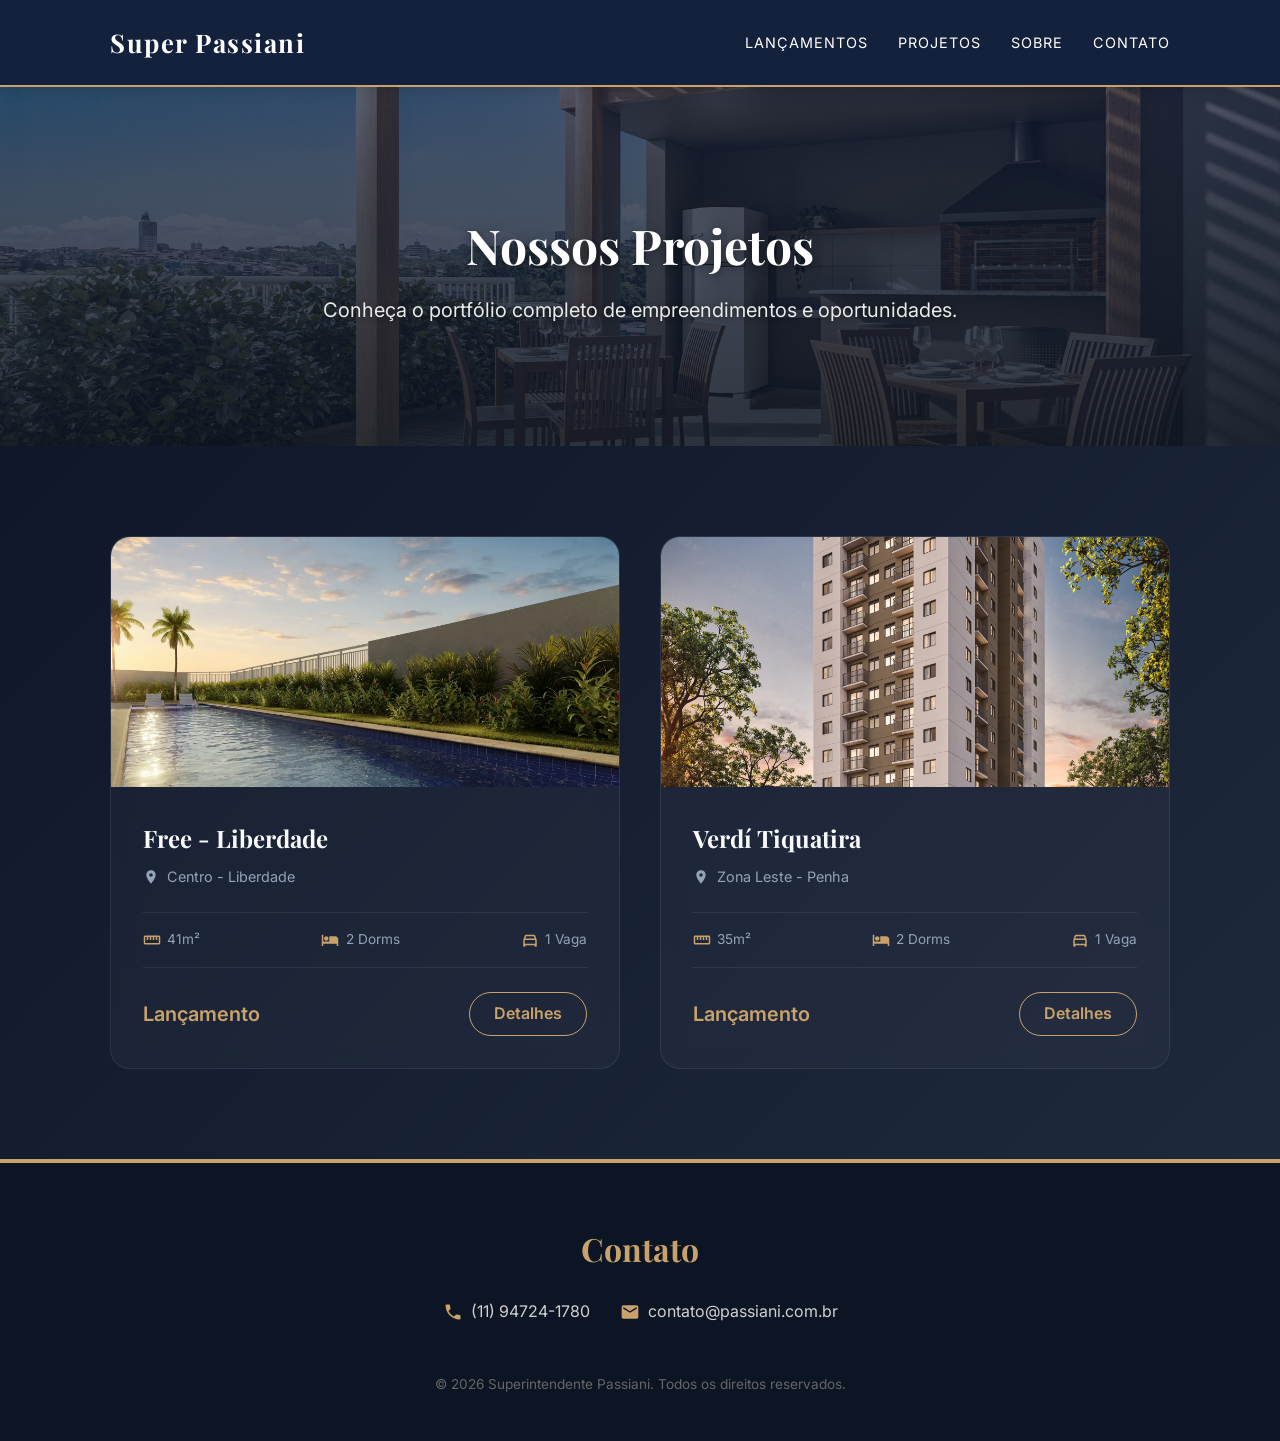
==== projetos.html @ 0cbae6cc "Criada a página Projetos" ====
<!DOCTYPE html>
<html lang="pt-BR">
<head>
    <meta charset="UTF-8">
    <meta name="viewport" content="width=device-width, initial-scale=1.0">
    <title>Projetos - Superintendente Passiani</title>
    
    <!-- Fonte moderna e profissional do Google Fonts -->
    <link href="https://fonts.googleapis.com/css2?family=Inter:wght@300;400;600;700&display=swap" rel="stylesheet">
    <link href="https://fonts.googleapis.com/css2?family=Playfair+Display:ital,wght@0,500;0,600;0,700;1,500&display=swap" rel="stylesheet">
    
    <link rel="stylesheet" href="css/style.css">

    <script>window.va = window.va || function () { (window.vaq = window.vaq || []).push(arguments); };</script>
    <script defer src="/_vercel/insights/script.js"></script>
</head>
<body>
    
    <header class="header">
        <div class="container">
            <div class="logo">
                <a href="index.html" style="color: inherit; text-decoration: none;">Super Passiani</a>
            </div>
            <nav class="nav">
                <ul>
                    <li><a href="index.html#lancamentos">Lançamentos</a></li>
                    <li><a href="projetos.html">Projetos</a></li>
                    <li><a href="index.html#sobre">Sobre</a></li>
                    <li><a href="https://wa.me/5511947241780" target="_blank">Contato</a></li>
                </ul>
            </nav>
        </div>
    </header>

    <main>
        <!-- Hero simples para a página de projetos -->
        <section class="hero" style="padding: 120px 0 80px 0; min-height: auto;">
            <div class="container">
                <h1 style="font-size: 3rem; margin-bottom: 10px;">Nossos Projetos</h1>
                <p>Conheça o portfólio completo de empreendimentos e oportunidades.</p>
            </div>
        </section>

        <!-- Grid de projetos reaproveitando o estilo de lançamentos -->
        <section class="releases" id="projetos-lista" style="padding-top: 40px;">
            <div class="container">
                <div class="naaby-grid">
                    
                    <!-- Card 1 -->
                    <div class="naaby-card">
                        <div style="overflow: hidden;">
                            <img src="assets/img/freeLiberdade/04.webp" alt="Free Liberdade" class="naaby-card-img">
                        </div>
                        <div class="naaby-card-content">
                            <h3 class="naaby-card-title">Free - Liberdade</h3>
                            <div class="naaby-card-location">
                                <svg viewBox="0 0 24 24" width="16" height="16" fill="currentColor"><path d="M12 2C8.13 2 5 5.13 5 9c0 5.25 7 13 7 13s7-7.75 7-13c0-3.87-3.13-7-7-7zm0 9.5c-1.38 0-2.5-1.12-2.5-2.5s1.12-2.5 2.5-2.5 2.5 1.12 2.5 2.5-1.12 2.5-2.5 2.5z"/></svg>
                                Centro - Liberdade
                            </div>
                            <div class="naaby-card-features">
                                <div class="naaby-feature">
                                    <svg viewBox="0 0 24 24"><path d="M21 6H3c-1.1 0-2 .9-2 2v8c0 1.1.9 2 2 2h18c1.1 0 2-.9 2-2V8c0-1.1-.9-2-2-2zm0 10H3V8h2v4h2V8h2v4h2V8h2v4h2V8h2v4h2V8h2v10z"/></svg>
                                    41m²
                                </div>
                                <div class="naaby-feature">
                                    <svg viewBox="0 0 24 24"><path d="M7 13c1.66 0 3-1.34 3-3S8.66 7 7 7s-3 1.34-3 3 1.34 3 3 3zm12-6h-8v7H3V5H1v15h2v-3h18v3h2v-9c0-2.21-1.79-4-4-4z"/></svg>
                                    2 Dorms
                                </div>
                                <div class="naaby-feature">
                                    <svg viewBox="0 0 24 24"><path d="M18.92 6.01C18.72 5.42 18.16 5 17.5 5h-11c-.66 0-1.21.42-1.42 1.01L3 12v8c0 .55.45 1 1 1h1c.55 0 1-.45 1-1v-1h12v1c0 .55.45 1 1 1h1c.55 0 1-.45 1-1v-8l-2.08-5.99zM6.85 7h10.29l1.08 3.11H5.77L6.85 7zM19 17H5v-5h14v5z"/></svg>
                                    1 Vaga
                                </div>
                            </div>
                            <div class="naaby-card-footer">
                                <div class="naaby-price">Lançamento</div>
                                <a href="projetos/free-liberdade.html" class="btn-outline stretched-link">Detalhes</a>
                            </div>
                        </div>
                    </div>

                    <!-- Card 2 -->
                    <div class="naaby-card">
                        <div style="overflow: hidden;">
                            <img src="assets/img/verdiTiquatira/02.webp" alt="Verdí Tiquatira" class="naaby-card-img">
                        </div>
                        <div class="naaby-card-content">
                            <h3 class="naaby-card-title">Verdí Tiquatira</h3>
                            <div class="naaby-card-location">
                                <svg viewBox="0 0 24 24" width="16" height="16" fill="currentColor"><path d="M12 2C8.13 2 5 5.13 5 9c0 5.25 7 13 7 13s7-7.75 7-13c0-3.87-3.13-7-7-7zm0 9.5c-1.38 0-2.5-1.12-2.5-2.5s1.12-2.5 2.5-2.5 2.5 1.12 2.5 2.5-1.12 2.5-2.5 2.5z"/></svg>
                                Zona Leste - Penha
                            </div>
                            <div class="naaby-card-features">
                                <div class="naaby-feature">
                                    <svg viewBox="0 0 24 24"><path d="M21 6H3c-1.1 0-2 .9-2 2v8c0 1.1.9 2 2 2h18c1.1 0 2-.9 2-2V8c0-1.1-.9-2-2-2zm0 10H3V8h2v4h2V8h2v4h2V8h2v4h2V8h2v4h2V8h2v10z"/></svg>
                                    35m²
                                </div>
                                <div class="naaby-feature">
                                    <svg viewBox="0 0 24 24"><path d="M7 13c1.66 0 3-1.34 3-3S8.66 7 7 7s-3 1.34-3 3 1.34 3 3 3zm12-6h-8v7H3V5H1v15h2v-3h18v3h2v-9c0-2.21-1.79-4-4-4z"/></svg>
                                    2 Dorms
                                </div>
                                <div class="naaby-feature">
                                    <svg viewBox="0 0 24 24"><path d="M18.92 6.01C18.72 5.42 18.16 5 17.5 5h-11c-.66 0-1.21.42-1.42 1.01L3 12v8c0 .55.45 1 1 1h1c.55 0 1-.45 1-1v-1h12v1c0 .55.45 1 1 1h1c.55 0 1-.45 1-1v-8l-2.08-5.99zM6.85 7h10.29l1.08 3.11H5.77L6.85 7zM19 17H5v-5h14v5z"/></svg>
                                    1 Vaga
                                </div>
                            </div>
                            <div class="naaby-card-footer">
                                <div class="naaby-price">Lançamento</div>
                                <a href="#" class="btn-outline stretched-link">Detalhes</a>
                            </div>
                        </div>
                    </div>
                    
                    <!-- Mais cards podem ser adicionados facilmente aqui -->

                </div>
            </div>
        </section>

    </main>

    <footer id="contato" class="footer">
        <div class="container">
            <h2>Contato</h2>
            <div style="display: flex; justify-content: center; align-items: center; gap: 30px; flex-wrap: wrap; margin-bottom: 20px;">
                <div style="display: flex; align-items: center; gap: 8px;">
                    <svg viewBox="0 0 24 24" width="20" height="20" fill="#C9A26B"><path d="M6.62 10.79c1.44 2.83 3.76 5.14 6.59 6.59l2.2-2.2c.27-.27.67-.36 1.02-.24 1.12.37 2.33.57 3.57.57.55 0 1 .45 1 1V20c0 .55-.45 1-1 1-9.39 0-17-7.61-17-17 0-.55.45-1 1-1h3.5c.55 0 1 .45 1 1 0 1.25.2 2.45.57 3.57.11.35.03.74-.25 1.02l-2.2 2.2z"/></svg>
                    <a href="https://wa.me/5511947241780" target="_blank" rel="noopener noreferrer" style="color: #d1d1d1; text-decoration: none;">(11) 94724-1780</a>
                </div>
                <div style="display: flex; align-items: center; gap: 8px;">
                    <svg viewBox="0 0 24 24" width="20" height="20" fill="#C9A26B"><path d="M20 4H4c-1.1 0-1.99.9-1.99 2L2 18c0 1.1.9 2 2 2h16c1.1 0 2-.9 2-2V6c0-1.1-.9-2-2-2zm0 4l-8 5-8-5V6l8 5 8-5v2z"/></svg>
                    <a href="mailto:contato@passiani.com.br" style="color: #d1d1d1; text-decoration: none;">contato@passiani.com.br</a>
                </div>
            </div>
            <p>&copy; 2026 Superintendente Passiani. Todos os direitos reservados.</p>
        </div>
    </footer>

    <script src="js/script.js"></script>
</body>
</html>
---- css/style.css ----
@import url('https://fonts.googleapis.com/css2?family=Playfair+Display:ital,wght@0,500;0,600;0,700;1,500&display=swap');

/* Reset básico */
* {
    margin: 0;
    padding: 0;
    box-sizing: border-box;
}

html {
    scroll-behavior: smooth;
}

body {
    font-family: 'Inter', sans-serif;
    background-color: #f9f9f9;
    color: #333;
    line-height: 1.6;
}

h1, h2, h3, .logo {
    font-family: 'Playfair Display', serif;
}

/* Container Global para limitar a largura da página */
.container {
    max-width: 1100px;
    margin: 0 auto;
    padding: 0 20px;
}

/* Header & Navegação */
.header {
    background-color: #14213d; /* Azul mais profundo, sofisticado */
    color: #ffffff;
    padding: 22px 0;
    position: sticky;
    top: 0;
    z-index: 100;
    box-shadow: 0 2px 15px rgba(0,0,0,0.15);
    border-bottom: 2px solid #C9A26B; /* Detalhe dourado clássico */
}

.header .container {
    display: flex;
    justify-content: space-between;
    align-items: center;
}

.header .logo {
    font-size: 1.6rem;
    font-weight: 700;
    letter-spacing: 1.5px;
    color: #ffffff;
}

.nav ul {
    list-style: none;
    display: flex;
    gap: 30px;
}

.nav a {
    color: #ffffff;
    text-decoration: none;
    font-weight: 400;
    font-size: 0.9rem;
    text-transform: uppercase;
    letter-spacing: 1px;
    transition: color 0.3s;
}

.nav a:hover {
    color: #C9A26B; /* Dourado luxuoso */
}

/* Seção Inicial (Hero) */
.hero {
    /* Imagem de fundo arquitetônica com um overlay escuro (azul marinho) para garantir a leitura do texto */
    background: linear-gradient(rgba(20, 33, 61, 0.7), rgba(12, 21, 36, 0.85)),
                url('../assets/img/landingPage/cabecalhoImg.webp') center center / cover no-repeat;
    padding: 160px 0; /* Aumentei um pouco o respiro para destacar mais a imagem */
    text-align: center;
}

.hero h1 {
    font-size: 3.8rem;
    color: #ffffff; /* Título em branco para contrastar com o fundo escuro da imagem */
    margin-bottom: 20px;
    font-weight: 700;
    text-shadow: 0 2px 10px rgba(0,0,0,0.5); /* Sombra para o texto saltar da imagem */
}

.hero p {
    font-size: 1.25rem;
    color: #eaeaea; /* Parágrafo em tom claro */
    max-width: 750px;
    margin: 0 auto 40px auto;
    text-shadow: 0 1px 5px rgba(0,0,0,0.5);
}

/* Botão padrão */
.btn {
    display: inline-block;
    background-color: #C9A26B;
    color: #fff;
    padding: 16px 40px;
    text-decoration: none;
    border-radius: 2px; /* Bordas mais retas, padrão arquitetônico */
    font-weight: 600;
    text-transform: uppercase;
    letter-spacing: 1.5px;
    font-size: 0.9rem;
    transition: background-color 0.3s, transform 0.2s;
}

.btn:hover {
    background-color: #b58d56;
    transform: translateY(-2px);
}

/* Seções Gerais */
.about, .services, .releases {
    padding: 90px 0;
    text-align: center;
}

.about {
    background-color: #ffffff;
}

.about h2, .services h2, .releases h2 {
    font-size: 2.6rem;
    color: #14213d;
    margin-bottom: 35px;
}

.about p {
    max-width: 850px;
    margin: 0 auto;
    font-size: 1.15rem;
    color: #555;
}

/* Seção de Áreas de Atuação (Cards) */
.services {
    background-color: #f4f3ef;
}

.cards {
    display: flex;
    flex-wrap: wrap;
    gap: 30px;
    justify-content: center;
    margin-top: 50px;
}

.card {
    background-color: #ffffff;
    border: 1px solid #e5e5e5;
    border-radius: 2px;
    padding: 40px 30px;
    flex: 1;
    min-width: 280px;
    max-width: 340px;
    box-shadow: 0 4px 15px rgba(0,0,0,0.03);
    transition: transform 0.3s, box-shadow 0.3s;
}

.card:hover {
    transform: translateY(-5px);
    box-shadow: 0 10px 25px rgba(0,0,0,0.08);
}

.card h3 {
    color: #14213d;
    margin-bottom: 20px;
    font-size: 1.4rem;
}

.card p {
    color: #666;
    font-size: 1rem;
}

/* Seção de Lançamentos Imobiliários (Estilo Naaby) */
.releases {
    background: linear-gradient(135deg, #0f172a 0%, #1e293b 100%);
    padding: 90px 0;
    text-align: left;
}

.releases h2 {
    color: #f8fafc; /* Título claro para contrastar no fundo escuro */
    text-align: center;
}

.naaby-grid {
    display: grid;
    grid-template-columns: repeat(auto-fit, minmax(320px, 1fr));
    gap: 2.5rem;
    margin-top: 50px;
}

/* Card Styling (Glassmorphism) */
.naaby-card {
    position: relative;
    background: rgba(255, 255, 255, 0.03);
    border: 1px solid rgba(255, 255, 255, 0.08);
    border-radius: 20px;
    overflow: hidden;
    transition: transform 0.4s ease, box-shadow 0.4s ease;
    backdrop-filter: blur(10px);
    text-align: left;
}

.naaby-card:hover {
    transform: translateY(-10px);
    box-shadow: 0 20px 40px rgba(0, 0, 0, 0.3);
    border-color: rgba(212, 175, 55, 0.3);
}

.naaby-card-img {
    width: 100%;
    height: 250px;
    object-fit: cover;
    transition: transform 0.6s ease;
    display: block;
}

.naaby-card:hover .naaby-card-img {
    transform: scale(1.05);
}

.naaby-card-content {
    padding: 2rem;
    color: #f8fafc;
}

.naaby-card-title {
    font-size: 1.5rem;
    margin-bottom: 0.5rem;
    color: #f8fafc;
}

.naaby-card-location {
    color: #94a3b8;
    font-size: 0.9rem;
    margin-bottom: 1.5rem;
    display: flex;
    align-items: center;
    gap: 0.5rem;
    font-family: 'Inter', sans-serif;
}

.naaby-card-features {
    display: flex;
    gap: 0.8rem; /* Espaço reduzido para caber tudo com folga */
    margin-bottom: 1.5rem;
    border-top: 1px solid rgba(255, 255, 255, 0.08);
    border-bottom: 1px solid rgba(255, 255, 255, 0.08);
    padding: 1rem 0;
    justify-content: space-between; /* Distribui os itens pela largura do card */
}

.naaby-feature {
    display: flex;
    align-items: center;
    gap: 0.4rem;
    color: #94a3b8;
    font-size: 0.85rem; /* Ajuste suave para garantir encaixe perfeito */
    font-family: 'Inter', sans-serif;
    white-space: nowrap; /* Impede absolutamente que o texto vá para a linha de baixo do ícone */
}

.naaby-feature svg {
    width: 18px;
    height: 18px;
    fill: #C9A26B; /* Mantive o dourado que definimos para o Passiani */
}

.naaby-card-footer {
    display: flex;
    justify-content: space-between;
    align-items: center;
}

.naaby-price {
    font-size: 1.25rem;
    font-weight: 600;
    color: #C9A26B;
}

.btn-outline {
    background: transparent;
    color: #C9A26B;
    border: 1px solid #C9A26B;
    padding: 0.5rem 1.5rem;
    border-radius: 50px;
    text-decoration: none;
    transition: all 0.3s ease;
    font-family: 'Inter', sans-serif;
    font-weight: 600;
}

.btn-outline:hover {
    background: #C9A26B;
    color: #000;
}

/* Classe para esticar o link por todo o card */
.stretched-link::after {
    position: absolute;
    top: 0;
    right: 0;
    bottom: 0;
    left: 0;
    z-index: 1;
    content: "";
}

.naaby-card:hover {
    cursor: pointer;
}

/* Footer (Contato) */
.footer {
    background-color: #0c1524; /* Azul quase preto */
    color: #fff;
    text-align: center;
    padding: 60px 0 30px 0;
    border-top: 4px solid #C9A26B; /* Faixa dourada separadora */
}

.footer h2 {
    margin-bottom: 25px;
    font-size: 2rem;
    color: #C9A26B;
}

.footer p {
    font-size: 1rem;
    color: #d1d1d1;
    margin-bottom: 15px;
}

.footer p:last-child {
    margin-top: 50px;
    font-size: 0.85rem;
    color: #666;
}

/* =========================================
   Responsividade (Mobile & Tablets)
   ========================================= */
@media (max-width: 768px) {
    /* Header e Menu de Navegação */
    .header {
        padding: 15px 0;
    }
    .header .container {
        flex-direction: column;
        gap: 12px;
    }
    .nav ul {
        flex-wrap: wrap;
        justify-content: center;
        gap: 15px;
    }
    .nav a {
        font-size: 0.85rem;
    }

    /* Seção Início (Hero) */
    .hero {
        padding: 100px 15px;
    }
    .hero h1 {
        font-size: 2.4rem;
        line-height: 1.2;
    }
    .hero p {
        font-size: 1rem;
        margin-bottom: 30px;
    }

    /* Espaçamentos e Títulos Gerais */
    .about, .services, .releases {
        padding: 60px 15px;
    }
    .about h2, .services h2, .releases h2 {
        font-size: 2rem;
        margin-bottom: 25px;
    }

    /* Cards de Áreas de Atuação */
    .cards {
        gap: 20px;
    }
    .card {
        min-width: 100%;
        padding: 30px 20px;
    }

    /* Cards Imobiliários (Lançamentos) */
    .naaby-grid {
        grid-template-columns: 1fr; /* 1 card por linha no celular */
        gap: 2rem;
    }
    .naaby-card-features {
        flex-wrap: wrap; /* Caso a tela seja extremamente pequena, os ícones se adaptam */
        justify-content: center;
        gap: 15px;
    }
    .naaby-card-footer {
        flex-direction: column; /* Coloca o botão embaixo do preço para facilitar o toque (touch) */
        gap: 15px;
        align-items: stretch;
        text-align: center;
    }
    .btn-outline {
        text-align: center;
    }

    /* Footer */
    .footer {
        padding: 40px 15px 20px 15px;
    }
    .footer h2 {
        font-size: 1.6rem;
    }
}
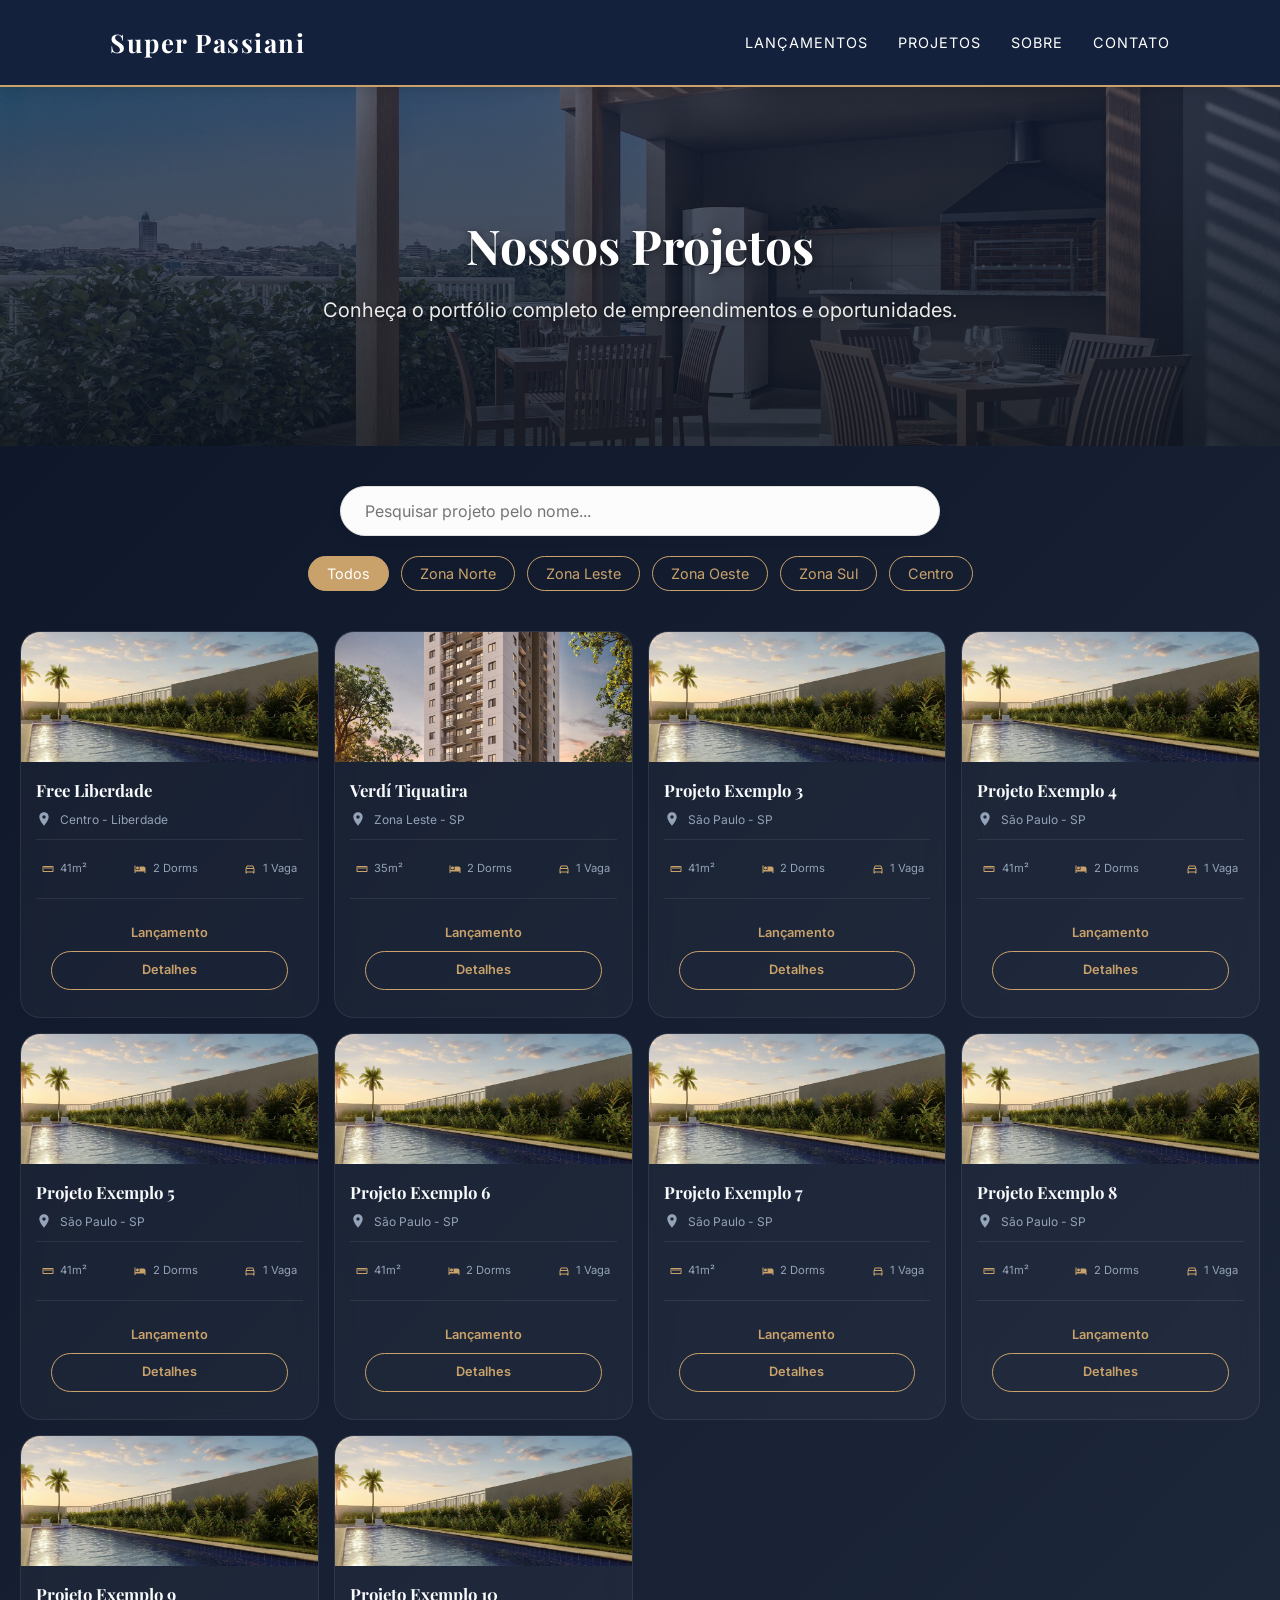
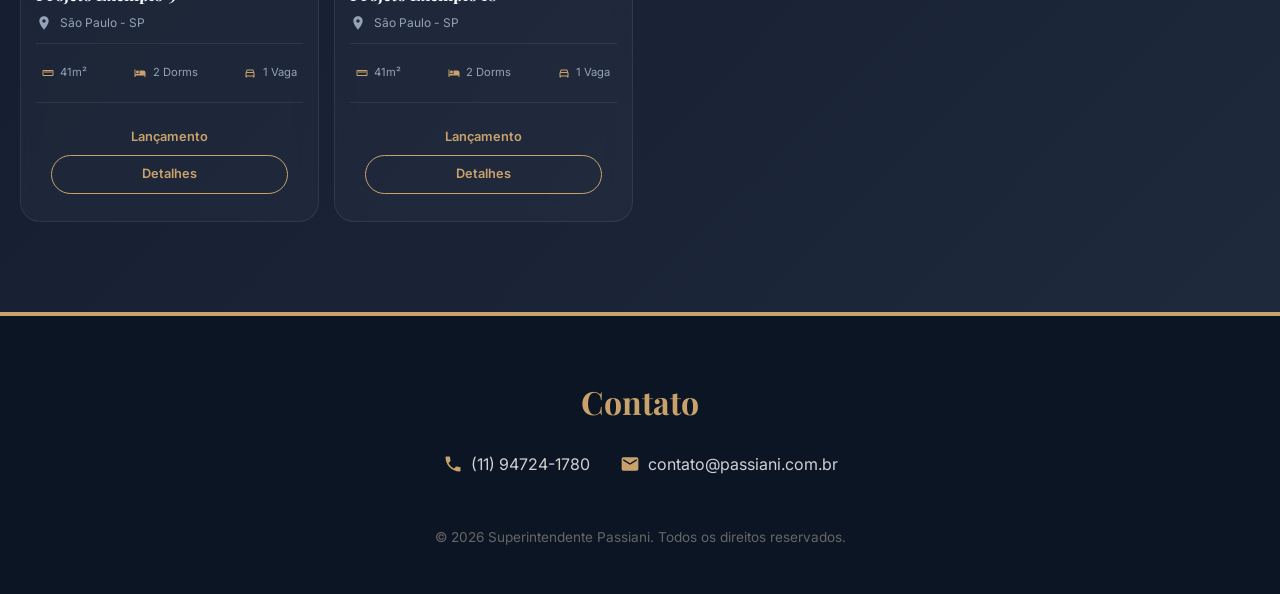
==== commit 0a22ccd4: "Adicionado barra de pesquisa + Filtros por localização" ====
--- a/projetos.html
+++ b/projetos.html
@@ -5,14 +5,91 @@
     <meta name="viewport" content="width=device-width, initial-scale=1.0">
     <title>Projetos - Superintendente Passiani</title>
     
-    <!-- Fonte moderna e profissional do Google Fonts -->
     <link href="https://fonts.googleapis.com/css2?family=Inter:wght@300;400;600;700&display=swap" rel="stylesheet">
     <link href="https://fonts.googleapis.com/css2?family=Playfair+Display:ital,wght@0,500;0,600;0,700;1,500&display=swap" rel="stylesheet">
-    
     <link rel="stylesheet" href="css/style.css">
 
     <script>window.va = window.va || function () { (window.vaq = window.vaq || []).push(arguments); };</script>
     <script defer src="/_vercel/insights/script.js"></script>
+
+    <style>
+        /* Grade específica com 5 colunas para esta página */
+        .projetos-grid-5 { 
+            display: grid; 
+            grid-template-columns: repeat(5, 1fr); 
+            gap: 15px; 
+        }
+        
+        /* Ajustes precisos para os cards ficarem perfeitos num tamanho menor */
+        .projetos-grid-5 .naaby-card-content { padding: 15px; }
+        .projetos-grid-5 .naaby-card-title { font-size: 1.05rem; margin-bottom: 6px; }
+        .projetos-grid-5 .naaby-card-location { font-size: 0.75rem; margin-bottom: 10px; }
+        .projetos-grid-5 .naaby-card-img { height: 130px; }
+        .projetos-grid-5 .naaby-card-features { gap: 6px; flex-wrap: wrap; margin-bottom: 12px; }
+        .projetos-grid-5 .naaby-feature { font-size: 0.7rem; padding: 4px 6px; }
+        .projetos-grid-5 .naaby-feature svg { width: 12px; height: 12px; }
+        
+        .projetos-grid-5 .naaby-card-footer { padding: 12px 15px; flex-direction: column; gap: 8px; align-items: stretch; text-align: center; }
+        .projetos-grid-5 .naaby-price { font-size: 0.8rem; }
+        .projetos-grid-5 .btn-outline { padding: 8px; font-size: 0.8rem; }
+
+        /* Responsividade para manter a proporção ideal nas telas menores */
+        @media (max-width: 1400px) { .projetos-grid-5 { grid-template-columns: repeat(4, 1fr); } }
+        @media (max-width: 1024px) { .projetos-grid-5 { grid-template-columns: repeat(3, 1fr); } }
+        @media (max-width: 768px) { 
+            .projetos-grid-5 { grid-template-columns: repeat(2, 1fr); } 
+            .projetos-grid-5 .naaby-card-img { height: 160px; } 
+        }
+        @media (max-width: 480px) { .projetos-grid-5 { grid-template-columns: 1fr; } }
+
+        /* Barra de pesquisa */
+        .search-container {
+            text-align: center;
+            margin-bottom: 40px;
+        }
+        .search-input {
+            width: 100%;
+            max-width: 600px;
+            padding: 14px 24px;
+            font-size: 1rem;
+            border: 1px solid #e0e0e0;
+            border-radius: 50px;
+            outline: none;
+            transition: all 0.3s ease;
+            font-family: 'Inter', sans-serif;
+            box-shadow: 0 4px 15px rgba(0,0,0,0.03);
+            background-color: #fcfcfc;
+        }
+        .search-input:focus {
+            border-color: #C9A26B;
+            box-shadow: 0 4px 20px rgba(201, 162, 107, 0.15);
+            background-color: #fff;
+        }
+
+        /* Filtros de Localização */
+        .filter-container {
+            display: flex;
+            justify-content: center;
+            gap: 12px;
+            margin-bottom: 40px;
+            flex-wrap: wrap;
+        }
+        .filter-btn {
+            background-color: transparent;
+            border: 1px solid #C9A26B;
+            color: #C9A26B;
+            padding: 8px 18px;
+            border-radius: 20px;
+            cursor: pointer;
+            font-family: 'Inter', sans-serif;
+            font-size: 0.9rem;
+            transition: all 0.3s ease;
+        }
+        .filter-btn:hover, .filter-btn.active {
+            background-color: #C9A26B;
+            color: #fff;
+        }
+    </style>
 </head>
 <body>
     
@@ -33,7 +110,6 @@
     </header>
 
     <main>
-        <!-- Hero simples para a página de projetos -->
         <section class="hero" style="padding: 120px 0 80px 0; min-height: auto;">
             <div class="container">
                 <h1 style="font-size: 3rem; margin-bottom: 10px;">Nossos Projetos</h1>
@@ -41,10 +117,25 @@
             </div>
         </section>
 
-        <!-- Grid de projetos reaproveitando o estilo de lançamentos -->
         <section class="releases" id="projetos-lista" style="padding-top: 40px;">
-            <div class="container">
-                <div class="naaby-grid">
+            <div class="container" style="max-width: 1400px;"> <!-- Mais largo para acomodar 5 colunas -->
+                
+                <!-- Barra de Pesquisa -->
+                <div class="search-container" style="margin-bottom: 20px;">
+                    <input type="text" id="searchInput" placeholder="Pesquisar projeto pelo nome..." class="search-input">
+                </div>
+
+                <!-- Filtros de Localização -->
+                <div class="filter-container">
+                    <button class="filter-btn active" data-filter="all">Todos</button>
+                    <button class="filter-btn" data-filter="zona norte">Zona Norte</button>
+                    <button class="filter-btn" data-filter="zona leste">Zona Leste</button>
+                    <button class="filter-btn" data-filter="zona oeste">Zona Oeste</button>
+                    <button class="filter-btn" data-filter="zona sul">Zona Sul</button>
+                    <button class="filter-btn" data-filter="centro">Centro</button>
+                </div>
+
+                <div class="projetos-grid-5">
                     
                     <!-- Card 1 -->
                     <div class="naaby-card">
@@ -52,24 +143,15 @@
                             <img src="assets/img/freeLiberdade/04.webp" alt="Free Liberdade" class="naaby-card-img">
                         </div>
                         <div class="naaby-card-content">
-                            <h3 class="naaby-card-title">Free - Liberdade</h3>
+                            <h3 class="naaby-card-title">Free Liberdade</h3>
                             <div class="naaby-card-location">
                                 <svg viewBox="0 0 24 24" width="16" height="16" fill="currentColor"><path d="M12 2C8.13 2 5 5.13 5 9c0 5.25 7 13 7 13s7-7.75 7-13c0-3.87-3.13-7-7-7zm0 9.5c-1.38 0-2.5-1.12-2.5-2.5s1.12-2.5 2.5-2.5 2.5 1.12 2.5 2.5-1.12 2.5-2.5 2.5z"/></svg>
                                 Centro - Liberdade
                             </div>
                             <div class="naaby-card-features">
-                                <div class="naaby-feature">
-                                    <svg viewBox="0 0 24 24"><path d="M21 6H3c-1.1 0-2 .9-2 2v8c0 1.1.9 2 2 2h18c1.1 0 2-.9 2-2V8c0-1.1-.9-2-2-2zm0 10H3V8h2v4h2V8h2v4h2V8h2v4h2V8h2v4h2V8h2v10z"/></svg>
-                                    41m²
-                                </div>
-                                <div class="naaby-feature">
-                                    <svg viewBox="0 0 24 24"><path d="M7 13c1.66 0 3-1.34 3-3S8.66 7 7 7s-3 1.34-3 3 1.34 3 3 3zm12-6h-8v7H3V5H1v15h2v-3h18v3h2v-9c0-2.21-1.79-4-4-4z"/></svg>
-                                    2 Dorms
-                                </div>
-                                <div class="naaby-feature">
-                                    <svg viewBox="0 0 24 24"><path d="M18.92 6.01C18.72 5.42 18.16 5 17.5 5h-11c-.66 0-1.21.42-1.42 1.01L3 12v8c0 .55.45 1 1 1h1c.55 0 1-.45 1-1v-1h12v1c0 .55.45 1 1 1h1c.55 0 1-.45 1-1v-8l-2.08-5.99zM6.85 7h10.29l1.08 3.11H5.77L6.85 7zM19 17H5v-5h14v5z"/></svg>
-                                    1 Vaga
-                                </div>
+                                <div class="naaby-feature"><svg viewBox="0 0 24 24"><path d="M21 6H3c-1.1 0-2 .9-2 2v8c0 1.1.9 2 2 2h18c1.1 0 2-.9 2-2V8c0-1.1-.9-2-2-2zm0 10H3V8h2v4h2V8h2v4h2V8h2v4h2V8h2v4h2V8h2v10z"/></svg> 41m²</div>
+                                <div class="naaby-feature"><svg viewBox="0 0 24 24"><path d="M7 13c1.66 0 3-1.34 3-3S8.66 7 7 7s-3 1.34-3 3 1.34 3 3 3zm12-6h-8v7H3V5H1v15h2v-3h18v3h2v-9c0-2.21-1.79-4-4-4z"/></svg> 2 Dorms</div>
+                                <div class="naaby-feature"><svg viewBox="0 0 24 24"><path d="M18.92 6.01C18.72 5.42 18.16 5 17.5 5h-11c-.66 0-1.21.42-1.42 1.01L3 12v8c0 .55.45 1 1 1h1c.55 0 1-.45 1-1v-1h12v1c0 .55.45 1 1 1h1c.55 0 1-.45 1-1v-8l-2.08-5.99zM6.85 7h10.29l1.08 3.11H5.77L6.85 7zM19 17H5v-5h14v5z"/></svg> 1 Vaga</div>
                             </div>
                             <div class="naaby-card-footer">
                                 <div class="naaby-price">Lançamento</div>
@@ -87,30 +169,203 @@
                             <h3 class="naaby-card-title">Verdí Tiquatira</h3>
                             <div class="naaby-card-location">
                                 <svg viewBox="0 0 24 24" width="16" height="16" fill="currentColor"><path d="M12 2C8.13 2 5 5.13 5 9c0 5.25 7 13 7 13s7-7.75 7-13c0-3.87-3.13-7-7-7zm0 9.5c-1.38 0-2.5-1.12-2.5-2.5s1.12-2.5 2.5-2.5 2.5 1.12 2.5 2.5-1.12 2.5-2.5 2.5z"/></svg>
-                                Zona Leste - Penha
-                            </div>
-                            <div class="naaby-card-features">
-                                <div class="naaby-feature">
-                                    <svg viewBox="0 0 24 24"><path d="M21 6H3c-1.1 0-2 .9-2 2v8c0 1.1.9 2 2 2h18c1.1 0 2-.9 2-2V8c0-1.1-.9-2-2-2zm0 10H3V8h2v4h2V8h2v4h2V8h2v4h2V8h2v4h2V8h2v10z"/></svg>
-                                    35m²
-                                </div>
-                                <div class="naaby-feature">
-                                    <svg viewBox="0 0 24 24"><path d="M7 13c1.66 0 3-1.34 3-3S8.66 7 7 7s-3 1.34-3 3 1.34 3 3 3zm12-6h-8v7H3V5H1v15h2v-3h18v3h2v-9c0-2.21-1.79-4-4-4z"/></svg>
-                                    2 Dorms
-                                </div>
-                                <div class="naaby-feature">
-                                    <svg viewBox="0 0 24 24"><path d="M18.92 6.01C18.72 5.42 18.16 5 17.5 5h-11c-.66 0-1.21.42-1.42 1.01L3 12v8c0 .55.45 1 1 1h1c.55 0 1-.45 1-1v-1h12v1c0 .55.45 1 1 1h1c.55 0 1-.45 1-1v-8l-2.08-5.99zM6.85 7h10.29l1.08 3.11H5.77L6.85 7zM19 17H5v-5h14v5z"/></svg>
-                                    1 Vaga
-                                </div>
-                            </div>
-                            <div class="naaby-card-footer">
-                                <div class="naaby-price">Lançamento</div>
-                                <a href="#" class="btn-outline stretched-link">Detalhes</a>
-                            </div>
-                        </div>
-                    </div>
-                    
-                    <!-- Mais cards podem ser adicionados facilmente aqui -->
+                                Zona Leste - SP
+                            </div>
+                            <div class="naaby-card-features">
+                                <div class="naaby-feature"><svg viewBox="0 0 24 24"><path d="M21 6H3c-1.1 0-2 .9-2 2v8c0 1.1.9 2 2 2h18c1.1 0 2-.9 2-2V8c0-1.1-.9-2-2-2zm0 10H3V8h2v4h2V8h2v4h2V8h2v4h2V8h2v4h2V8h2v10z"/></svg> 35m²</div>
+                                <div class="naaby-feature"><svg viewBox="0 0 24 24"><path d="M7 13c1.66 0 3-1.34 3-3S8.66 7 7 7s-3 1.34-3 3 1.34 3 3 3zm12-6h-8v7H3V5H1v15h2v-3h18v3h2v-9c0-2.21-1.79-4-4-4z"/></svg> 2 Dorms</div>
+                                <div class="naaby-feature"><svg viewBox="0 0 24 24"><path d="M18.92 6.01C18.72 5.42 18.16 5 17.5 5h-11c-.66 0-1.21.42-1.42 1.01L3 12v8c0 .55.45 1 1 1h1c.55 0 1-.45 1-1v-1h12v1c0 .55.45 1 1 1h1c.55 0 1-.45 1-1v-8l-2.08-5.99zM6.85 7h10.29l1.08 3.11H5.77L6.85 7zM19 17H5v-5h14v5z"/></svg> 1 Vaga</div>
+                            </div>
+                            <div class="naaby-card-footer">
+                                <div class="naaby-price">Lançamento</div>
+                                <a href="projetos/free-liberdade.html" class="btn-outline stretched-link">Detalhes</a>
+                            </div>
+                        </div>
+                    </div>
+
+                    <!-- Card 3 -->
+                    <div class="naaby-card">
+                        <div style="overflow: hidden;">
+                            <img src="assets/img/freeLiberdade/04.webp" alt="Projeto Exemplo" class="naaby-card-img">
+                        </div>
+                        <div class="naaby-card-content">
+                            <h3 class="naaby-card-title">Projeto Exemplo 3</h3>
+                            <div class="naaby-card-location">
+                                <svg viewBox="0 0 24 24" width="16" height="16" fill="currentColor"><path d="M12 2C8.13 2 5 5.13 5 9c0 5.25 7 13 7 13s7-7.75 7-13c0-3.87-3.13-7-7-7zm0 9.5c-1.38 0-2.5-1.12-2.5-2.5s1.12-2.5 2.5-2.5 2.5 1.12 2.5 2.5-1.12 2.5-2.5 2.5z"/></svg>
+                                São Paulo - SP
+                            </div>
+                            <div class="naaby-card-features">
+                                <div class="naaby-feature"><svg viewBox="0 0 24 24"><path d="M21 6H3c-1.1 0-2 .9-2 2v8c0 1.1.9 2 2 2h18c1.1 0 2-.9 2-2V8c0-1.1-.9-2-2-2zm0 10H3V8h2v4h2V8h2v4h2V8h2v4h2V8h2v4h2V8h2v10z"/></svg> 41m²</div>
+                                <div class="naaby-feature"><svg viewBox="0 0 24 24"><path d="M7 13c1.66 0 3-1.34 3-3S8.66 7 7 7s-3 1.34-3 3 1.34 3 3 3zm12-6h-8v7H3V5H1v15h2v-3h18v3h2v-9c0-2.21-1.79-4-4-4z"/></svg> 2 Dorms</div>
+                                <div class="naaby-feature"><svg viewBox="0 0 24 24"><path d="M18.92 6.01C18.72 5.42 18.16 5 17.5 5h-11c-.66 0-1.21.42-1.42 1.01L3 12v8c0 .55.45 1 1 1h1c.55 0 1-.45 1-1v-1h12v1c0 .55.45 1 1 1h1c.55 0 1-.45 1-1v-8l-2.08-5.99zM6.85 7h10.29l1.08 3.11H5.77L6.85 7zM19 17H5v-5h14v5z"/></svg> 1 Vaga</div>
+                            </div>
+                            <div class="naaby-card-footer">
+                                <div class="naaby-price">Lançamento</div>
+                                <a href="projetos/free-liberdade.html" class="btn-outline stretched-link">Detalhes</a>
+                            </div>
+                        </div>
+                    </div>
+
+                    <!-- Card 4 -->
+                    <div class="naaby-card">
+                        <div style="overflow: hidden;">
+                            <img src="assets/img/freeLiberdade/04.webp" alt="Projeto Exemplo" class="naaby-card-img">
+                        </div>
+                        <div class="naaby-card-content">
+                            <h3 class="naaby-card-title">Projeto Exemplo 4</h3>
+                            <div class="naaby-card-location">
+                                <svg viewBox="0 0 24 24" width="16" height="16" fill="currentColor"><path d="M12 2C8.13 2 5 5.13 5 9c0 5.25 7 13 7 13s7-7.75 7-13c0-3.87-3.13-7-7-7zm0 9.5c-1.38 0-2.5-1.12-2.5-2.5s1.12-2.5 2.5-2.5 2.5 1.12 2.5 2.5-1.12 2.5-2.5 2.5z"/></svg>
+                                São Paulo - SP
+                            </div>
+                            <div class="naaby-card-features">
+                                <div class="naaby-feature"><svg viewBox="0 0 24 24"><path d="M21 6H3c-1.1 0-2 .9-2 2v8c0 1.1.9 2 2 2h18c1.1 0 2-.9 2-2V8c0-1.1-.9-2-2-2zm0 10H3V8h2v4h2V8h2v4h2V8h2v4h2V8h2v4h2V8h2v10z"/></svg> 41m²</div>
+                                <div class="naaby-feature"><svg viewBox="0 0 24 24"><path d="M7 13c1.66 0 3-1.34 3-3S8.66 7 7 7s-3 1.34-3 3 1.34 3 3 3zm12-6h-8v7H3V5H1v15h2v-3h18v3h2v-9c0-2.21-1.79-4-4-4z"/></svg> 2 Dorms</div>
+                                <div class="naaby-feature"><svg viewBox="0 0 24 24"><path d="M18.92 6.01C18.72 5.42 18.16 5 17.5 5h-11c-.66 0-1.21.42-1.42 1.01L3 12v8c0 .55.45 1 1 1h1c.55 0 1-.45 1-1v-1h12v1c0 .55.45 1 1 1h1c.55 0 1-.45 1-1v-8l-2.08-5.99zM6.85 7h10.29l1.08 3.11H5.77L6.85 7zM19 17H5v-5h14v5z"/></svg> 1 Vaga</div>
+                            </div>
+                            <div class="naaby-card-footer">
+                                <div class="naaby-price">Lançamento</div>
+                                <a href="projetos/free-liberdade.html" class="btn-outline stretched-link">Detalhes</a>
+                            </div>
+                        </div>
+                    </div>
+
+                    <!-- Card 5 -->
+                    <div class="naaby-card">
+                        <div style="overflow: hidden;">
+                            <img src="assets/img/freeLiberdade/04.webp" alt="Projeto Exemplo" class="naaby-card-img">
+                        </div>
+                        <div class="naaby-card-content">
+                            <h3 class="naaby-card-title">Projeto Exemplo 5</h3>
+                            <div class="naaby-card-location">
+                                <svg viewBox="0 0 24 24" width="16" height="16" fill="currentColor"><path d="M12 2C8.13 2 5 5.13 5 9c0 5.25 7 13 7 13s7-7.75 7-13c0-3.87-3.13-7-7-7zm0 9.5c-1.38 0-2.5-1.12-2.5-2.5s1.12-2.5 2.5-2.5 2.5 1.12 2.5 2.5-1.12 2.5-2.5 2.5z"/></svg>
+                                São Paulo - SP
+                            </div>
+                            <div class="naaby-card-features">
+                                <div class="naaby-feature"><svg viewBox="0 0 24 24"><path d="M21 6H3c-1.1 0-2 .9-2 2v8c0 1.1.9 2 2 2h18c1.1 0 2-.9 2-2V8c0-1.1-.9-2-2-2zm0 10H3V8h2v4h2V8h2v4h2V8h2v4h2V8h2v4h2V8h2v10z"/></svg> 41m²</div>
+                                <div class="naaby-feature"><svg viewBox="0 0 24 24"><path d="M7 13c1.66 0 3-1.34 3-3S8.66 7 7 7s-3 1.34-3 3 1.34 3 3 3zm12-6h-8v7H3V5H1v15h2v-3h18v3h2v-9c0-2.21-1.79-4-4-4z"/></svg> 2 Dorms</div>
+                                <div class="naaby-feature"><svg viewBox="0 0 24 24"><path d="M18.92 6.01C18.72 5.42 18.16 5 17.5 5h-11c-.66 0-1.21.42-1.42 1.01L3 12v8c0 .55.45 1 1 1h1c.55 0 1-.45 1-1v-1h12v1c0 .55.45 1 1 1h1c.55 0 1-.45 1-1v-8l-2.08-5.99zM6.85 7h10.29l1.08 3.11H5.77L6.85 7zM19 17H5v-5h14v5z"/></svg> 1 Vaga</div>
+                            </div>
+                            <div class="naaby-card-footer">
+                                <div class="naaby-price">Lançamento</div>
+                                <a href="projetos/free-liberdade.html" class="btn-outline stretched-link">Detalhes</a>
+                            </div>
+                        </div>
+                    </div>
+
+                    <!-- Card 6 -->
+                    <div class="naaby-card">
+                        <div style="overflow: hidden;">
+                            <img src="assets/img/freeLiberdade/04.webp" alt="Projeto Exemplo" class="naaby-card-img">
+                        </div>
+                        <div class="naaby-card-content">
+                            <h3 class="naaby-card-title">Projeto Exemplo 6</h3>
+                            <div class="naaby-card-location">
+                                <svg viewBox="0 0 24 24" width="16" height="16" fill="currentColor"><path d="M12 2C8.13 2 5 5.13 5 9c0 5.25 7 13 7 13s7-7.75 7-13c0-3.87-3.13-7-7-7zm0 9.5c-1.38 0-2.5-1.12-2.5-2.5s1.12-2.5 2.5-2.5 2.5 1.12 2.5 2.5-1.12 2.5-2.5 2.5z"/></svg>
+                                São Paulo - SP
+                            </div>
+                            <div class="naaby-card-features">
+                                <div class="naaby-feature"><svg viewBox="0 0 24 24"><path d="M21 6H3c-1.1 0-2 .9-2 2v8c0 1.1.9 2 2 2h18c1.1 0 2-.9 2-2V8c0-1.1-.9-2-2-2zm0 10H3V8h2v4h2V8h2v4h2V8h2v4h2V8h2v4h2V8h2v10z"/></svg> 41m²</div>
+                                <div class="naaby-feature"><svg viewBox="0 0 24 24"><path d="M7 13c1.66 0 3-1.34 3-3S8.66 7 7 7s-3 1.34-3 3 1.34 3 3 3zm12-6h-8v7H3V5H1v15h2v-3h18v3h2v-9c0-2.21-1.79-4-4-4z"/></svg> 2 Dorms</div>
+                                <div class="naaby-feature"><svg viewBox="0 0 24 24"><path d="M18.92 6.01C18.72 5.42 18.16 5 17.5 5h-11c-.66 0-1.21.42-1.42 1.01L3 12v8c0 .55.45 1 1 1h1c.55 0 1-.45 1-1v-1h12v1c0 .55.45 1 1 1h1c.55 0 1-.45 1-1v-8l-2.08-5.99zM6.85 7h10.29l1.08 3.11H5.77L6.85 7zM19 17H5v-5h14v5z"/></svg> 1 Vaga</div>
+                            </div>
+                            <div class="naaby-card-footer">
+                                <div class="naaby-price">Lançamento</div>
+                                <a href="projetos/free-liberdade.html" class="btn-outline stretched-link">Detalhes</a>
+                            </div>
+                        </div>
+                    </div>
+
+                    <!-- Card 7 -->
+                    <div class="naaby-card">
+                        <div style="overflow: hidden;">
+                            <img src="assets/img/freeLiberdade/04.webp" alt="Projeto Exemplo" class="naaby-card-img">
+                        </div>
+                        <div class="naaby-card-content">
+                            <h3 class="naaby-card-title">Projeto Exemplo 7</h3>
+                            <div class="naaby-card-location">
+                                <svg viewBox="0 0 24 24" width="16" height="16" fill="currentColor"><path d="M12 2C8.13 2 5 5.13 5 9c0 5.25 7 13 7 13s7-7.75 7-13c0-3.87-3.13-7-7-7zm0 9.5c-1.38 0-2.5-1.12-2.5-2.5s1.12-2.5 2.5-2.5 2.5 1.12 2.5 2.5-1.12 2.5-2.5 2.5z"/></svg>
+                                São Paulo - SP
+                            </div>
+                            <div class="naaby-card-features">
+                                <div class="naaby-feature"><svg viewBox="0 0 24 24"><path d="M21 6H3c-1.1 0-2 .9-2 2v8c0 1.1.9 2 2 2h18c1.1 0 2-.9 2-2V8c0-1.1-.9-2-2-2zm0 10H3V8h2v4h2V8h2v4h2V8h2v4h2V8h2v4h2V8h2v10z"/></svg> 41m²</div>
+                                <div class="naaby-feature"><svg viewBox="0 0 24 24"><path d="M7 13c1.66 0 3-1.34 3-3S8.66 7 7 7s-3 1.34-3 3 1.34 3 3 3zm12-6h-8v7H3V5H1v15h2v-3h18v3h2v-9c0-2.21-1.79-4-4-4z"/></svg> 2 Dorms</div>
+                                <div class="naaby-feature"><svg viewBox="0 0 24 24"><path d="M18.92 6.01C18.72 5.42 18.16 5 17.5 5h-11c-.66 0-1.21.42-1.42 1.01L3 12v8c0 .55.45 1 1 1h1c.55 0 1-.45 1-1v-1h12v1c0 .55.45 1 1 1h1c.55 0 1-.45 1-1v-8l-2.08-5.99zM6.85 7h10.29l1.08 3.11H5.77L6.85 7zM19 17H5v-5h14v5z"/></svg> 1 Vaga</div>
+                            </div>
+                            <div class="naaby-card-footer">
+                                <div class="naaby-price">Lançamento</div>
+                                <a href="projetos/free-liberdade.html" class="btn-outline stretched-link">Detalhes</a>
+                            </div>
+                        </div>
+                    </div>
+
+                    <!-- Card 8 -->
+                    <div class="naaby-card">
+                        <div style="overflow: hidden;">
+                            <img src="assets/img/freeLiberdade/04.webp" alt="Projeto Exemplo" class="naaby-card-img">
+                        </div>
+                        <div class="naaby-card-content">
+                            <h3 class="naaby-card-title">Projeto Exemplo 8</h3>
+                            <div class="naaby-card-location">
+                                <svg viewBox="0 0 24 24" width="16" height="16" fill="currentColor"><path d="M12 2C8.13 2 5 5.13 5 9c0 5.25 7 13 7 13s7-7.75 7-13c0-3.87-3.13-7-7-7zm0 9.5c-1.38 0-2.5-1.12-2.5-2.5s1.12-2.5 2.5-2.5 2.5 1.12 2.5 2.5-1.12 2.5-2.5 2.5z"/></svg>
+                                São Paulo - SP
+                            </div>
+                            <div class="naaby-card-features">
+                                <div class="naaby-feature"><svg viewBox="0 0 24 24"><path d="M21 6H3c-1.1 0-2 .9-2 2v8c0 1.1.9 2 2 2h18c1.1 0 2-.9 2-2V8c0-1.1-.9-2-2-2zm0 10H3V8h2v4h2V8h2v4h2V8h2v4h2V8h2v4h2V8h2v10z"/></svg> 41m²</div>
+                                <div class="naaby-feature"><svg viewBox="0 0 24 24"><path d="M7 13c1.66 0 3-1.34 3-3S8.66 7 7 7s-3 1.34-3 3 1.34 3 3 3zm12-6h-8v7H3V5H1v15h2v-3h18v3h2v-9c0-2.21-1.79-4-4-4z"/></svg> 2 Dorms</div>
+                                <div class="naaby-feature"><svg viewBox="0 0 24 24"><path d="M18.92 6.01C18.72 5.42 18.16 5 17.5 5h-11c-.66 0-1.21.42-1.42 1.01L3 12v8c0 .55.45 1 1 1h1c.55 0 1-.45 1-1v-1h12v1c0 .55.45 1 1 1h1c.55 0 1-.45 1-1v-8l-2.08-5.99zM6.85 7h10.29l1.08 3.11H5.77L6.85 7zM19 17H5v-5h14v5z"/></svg> 1 Vaga</div>
+                            </div>
+                            <div class="naaby-card-footer">
+                                <div class="naaby-price">Lançamento</div>
+                                <a href="projetos/free-liberdade.html" class="btn-outline stretched-link">Detalhes</a>
+                            </div>
+                        </div>
+                    </div>
+
+                    <!-- Card 9 -->
+                    <div class="naaby-card">
+                        <div style="overflow: hidden;">
+                            <img src="assets/img/freeLiberdade/04.webp" alt="Projeto Exemplo" class="naaby-card-img">
+                        </div>
+                        <div class="naaby-card-content">
+                            <h3 class="naaby-card-title">Projeto Exemplo 9</h3>
+                            <div class="naaby-card-location">
+                                <svg viewBox="0 0 24 24" width="16" height="16" fill="currentColor"><path d="M12 2C8.13 2 5 5.13 5 9c0 5.25 7 13 7 13s7-7.75 7-13c0-3.87-3.13-7-7-7zm0 9.5c-1.38 0-2.5-1.12-2.5-2.5s1.12-2.5 2.5-2.5 2.5 1.12 2.5 2.5-1.12 2.5-2.5 2.5z"/></svg>
+                                São Paulo - SP
+                            </div>
+                            <div class="naaby-card-features">
+                                <div class="naaby-feature"><svg viewBox="0 0 24 24"><path d="M21 6H3c-1.1 0-2 .9-2 2v8c0 1.1.9 2 2 2h18c1.1 0 2-.9 2-2V8c0-1.1-.9-2-2-2zm0 10H3V8h2v4h2V8h2v4h2V8h2v4h2V8h2v4h2V8h2v10z"/></svg> 41m²</div>
+                                <div class="naaby-feature"><svg viewBox="0 0 24 24"><path d="M7 13c1.66 0 3-1.34 3-3S8.66 7 7 7s-3 1.34-3 3 1.34 3 3 3zm12-6h-8v7H3V5H1v15h2v-3h18v3h2v-9c0-2.21-1.79-4-4-4z"/></svg> 2 Dorms</div>
+                                <div class="naaby-feature"><svg viewBox="0 0 24 24"><path d="M18.92 6.01C18.72 5.42 18.16 5 17.5 5h-11c-.66 0-1.21.42-1.42 1.01L3 12v8c0 .55.45 1 1 1h1c.55 0 1-.45 1-1v-1h12v1c0 .55.45 1 1 1h1c.55 0 1-.45 1-1v-8l-2.08-5.99zM6.85 7h10.29l1.08 3.11H5.77L6.85 7zM19 17H5v-5h14v5z"/></svg> 1 Vaga</div>
+                            </div>
+                            <div class="naaby-card-footer">
+                                <div class="naaby-price">Lançamento</div>
+                                <a href="projetos/free-liberdade.html" class="btn-outline stretched-link">Detalhes</a>
+                            </div>
+                        </div>
+                    </div>
+
+                    <!-- Card 10 -->
+                    <div class="naaby-card">
+                        <div style="overflow: hidden;">
+                            <img src="assets/img/freeLiberdade/04.webp" alt="Projeto Exemplo" class="naaby-card-img">
+                        </div>
+                        <div class="naaby-card-content">
+                            <h3 class="naaby-card-title">Projeto Exemplo 10</h3>
+                            <div class="naaby-card-location">
+                                <svg viewBox="0 0 24 24" width="16" height="16" fill="currentColor"><path d="M12 2C8.13 2 5 5.13 5 9c0 5.25 7 13 7 13s7-7.75 7-13c0-3.87-3.13-7-7-7zm0 9.5c-1.38 0-2.5-1.12-2.5-2.5s1.12-2.5 2.5-2.5 2.5 1.12 2.5 2.5-1.12 2.5-2.5 2.5z"/></svg>
+                                São Paulo - SP
+                            </div>
+                            <div class="naaby-card-features">
+                                <div class="naaby-feature"><svg viewBox="0 0 24 24"><path d="M21 6H3c-1.1 0-2 .9-2 2v8c0 1.1.9 2 2 2h18c1.1 0 2-.9 2-2V8c0-1.1-.9-2-2-2zm0 10H3V8h2v4h2V8h2v4h2V8h2v4h2V8h2v4h2V8h2v10z"/></svg> 41m²</div>
+                                <div class="naaby-feature"><svg viewBox="0 0 24 24"><path d="M7 13c1.66 0 3-1.34 3-3S8.66 7 7 7s-3 1.34-3 3 1.34 3 3 3zm12-6h-8v7H3V5H1v15h2v-3h18v3h2v-9c0-2.21-1.79-4-4-4z"/></svg> 2 Dorms</div>
+                                <div class="naaby-feature"><svg viewBox="0 0 24 24"><path d="M18.92 6.01C18.72 5.42 18.16 5 17.5 5h-11c-.66 0-1.21.42-1.42 1.01L3 12v8c0 .55.45 1 1 1h1c.55 0 1-.45 1-1v-1h12v1c0 .55.45 1 1 1h1c.55 0 1-.45 1-1v-8l-2.08-5.99zM6.85 7h10.29l1.08 3.11H5.77L6.85 7zM19 17H5v-5h14v5z"/></svg> 1 Vaga</div>
+                            </div>
+                            <div class="naaby-card-footer">
+                                <div class="naaby-price">Lançamento</div>
+                                <a href="projetos/free-liberdade.html" class="btn-outline stretched-link">Detalhes</a>
+                            </div>
+                        </div>
+                    </div>
 
                 </div>
             </div>
@@ -135,6 +390,49 @@
         </div>
     </footer>
 
-    <script src="js/script.js"></script>
+    <!-- Lógica de Pesquisa e Filtro Dinâmico -->
+    <script>
+        const searchInput = document.getElementById('searchInput');
+        const filterBtns = document.querySelectorAll('.filter-btn');
+        const cards = document.querySelectorAll('.projetos-grid-5 .naaby-card');
+
+        let currentSearchTerm = '';
+        let currentFilter = 'all';
+
+        function filterCards() {
+            cards.forEach(card => {
+                const title = card.querySelector('.naaby-card-title').textContent.toLowerCase();
+                const location = card.querySelector('.naaby-card-location').textContent.toLowerCase();
+                
+                const matchesSearch = title.includes(currentSearchTerm);
+                const matchesFilter = (currentFilter === 'all') || location.includes(currentFilter);
+
+                if (matchesSearch && matchesFilter) {
+                    card.style.display = '';
+                } else {
+                    card.style.display = 'none';
+                }
+            });
+        }
+
+        // Evento de digitação na barra de busca
+        searchInput.addEventListener('input', function(e) {
+            currentSearchTerm = e.target.value.toLowerCase();
+            filterCards();
+        });
+
+        // Eventos de clique nos botões de filtro
+        filterBtns.forEach(btn => {
+            btn.addEventListener('click', function() {
+                // Remove a classe ativa de todos
+                filterBtns.forEach(b => b.classList.remove('active'));
+                // Adiciona na clicada
+                this.classList.add('active');
+                
+                currentFilter = this.getAttribute('data-filter');
+                filterCards();
+            });
+        });
+    </script>
 </body>
 </html>
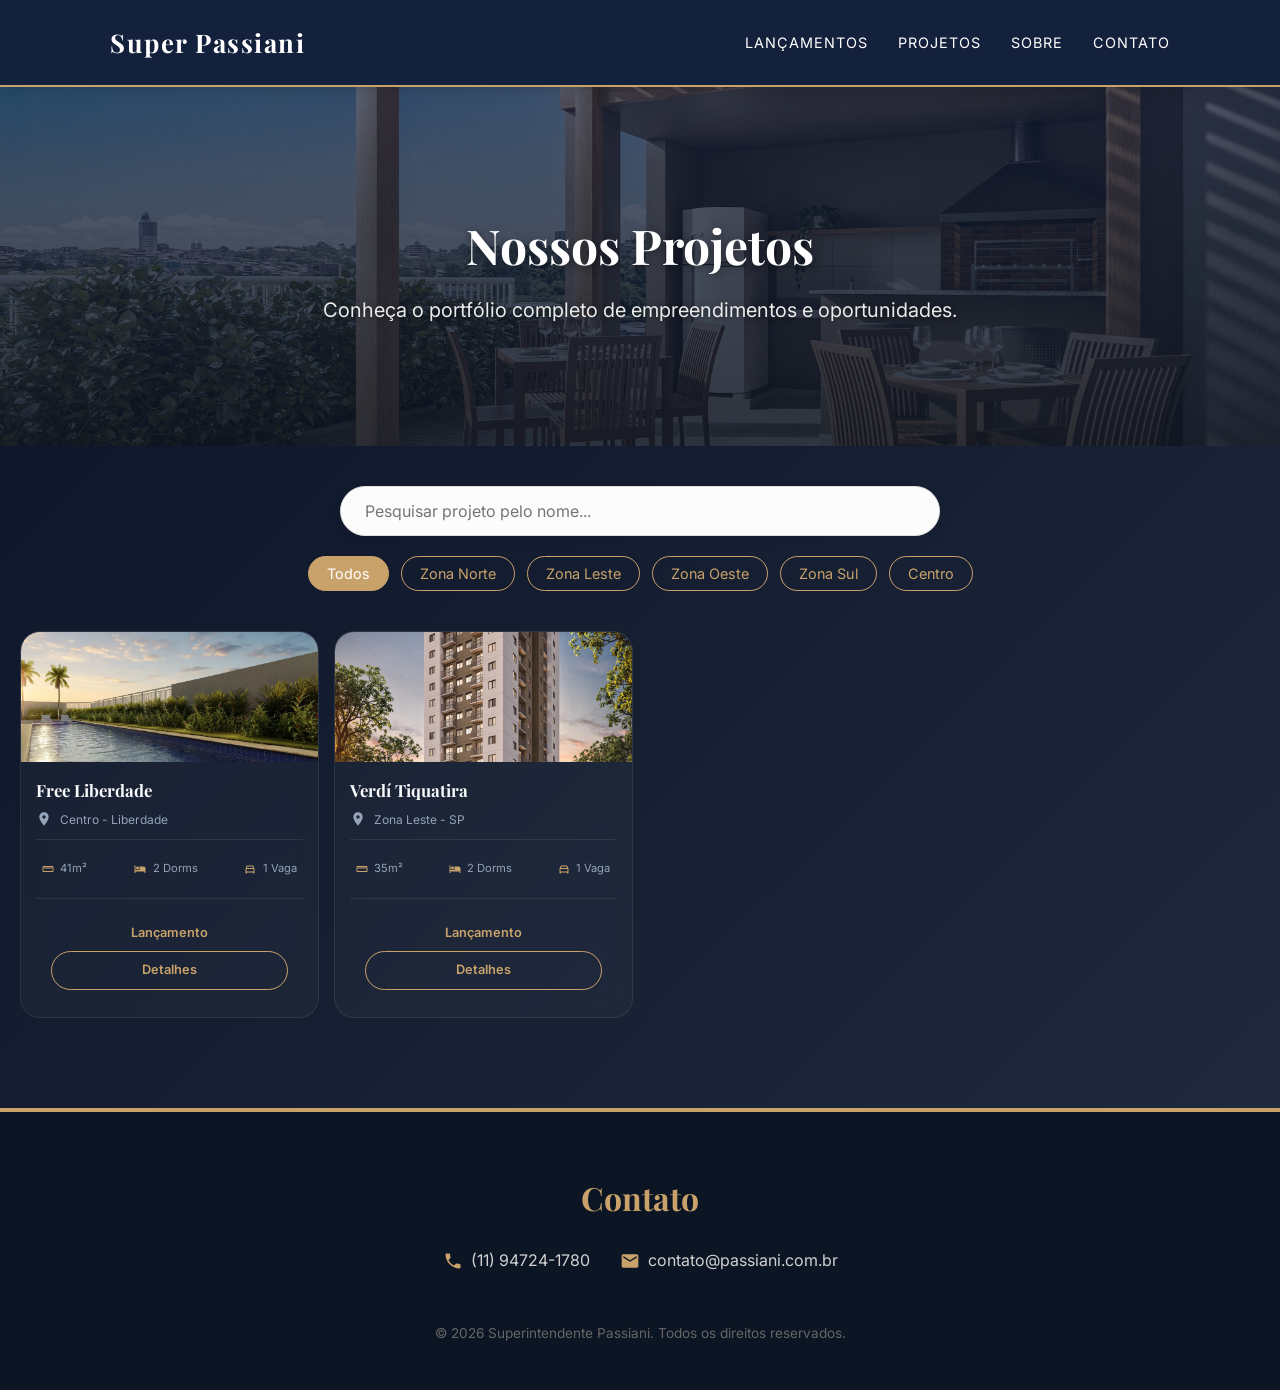
==== commit c05d68d5: "Delete Exemplos Card" ====
--- a/projetos.html
+++ b/projetos.html
@@ -173,190 +173,6 @@
                             </div>
                             <div class="naaby-card-features">
                                 <div class="naaby-feature"><svg viewBox="0 0 24 24"><path d="M21 6H3c-1.1 0-2 .9-2 2v8c0 1.1.9 2 2 2h18c1.1 0 2-.9 2-2V8c0-1.1-.9-2-2-2zm0 10H3V8h2v4h2V8h2v4h2V8h2v4h2V8h2v4h2V8h2v10z"/></svg> 35m²</div>
-                                <div class="naaby-feature"><svg viewBox="0 0 24 24"><path d="M7 13c1.66 0 3-1.34 3-3S8.66 7 7 7s-3 1.34-3 3 1.34 3 3 3zm12-6h-8v7H3V5H1v15h2v-3h18v3h2v-9c0-2.21-1.79-4-4-4z"/></svg> 2 Dorms</div>
-                                <div class="naaby-feature"><svg viewBox="0 0 24 24"><path d="M18.92 6.01C18.72 5.42 18.16 5 17.5 5h-11c-.66 0-1.21.42-1.42 1.01L3 12v8c0 .55.45 1 1 1h1c.55 0 1-.45 1-1v-1h12v1c0 .55.45 1 1 1h1c.55 0 1-.45 1-1v-8l-2.08-5.99zM6.85 7h10.29l1.08 3.11H5.77L6.85 7zM19 17H5v-5h14v5z"/></svg> 1 Vaga</div>
-                            </div>
-                            <div class="naaby-card-footer">
-                                <div class="naaby-price">Lançamento</div>
-                                <a href="projetos/free-liberdade.html" class="btn-outline stretched-link">Detalhes</a>
-                            </div>
-                        </div>
-                    </div>
-
-                    <!-- Card 3 -->
-                    <div class="naaby-card">
-                        <div style="overflow: hidden;">
-                            <img src="assets/img/freeLiberdade/04.webp" alt="Projeto Exemplo" class="naaby-card-img">
-                        </div>
-                        <div class="naaby-card-content">
-                            <h3 class="naaby-card-title">Projeto Exemplo 3</h3>
-                            <div class="naaby-card-location">
-                                <svg viewBox="0 0 24 24" width="16" height="16" fill="currentColor"><path d="M12 2C8.13 2 5 5.13 5 9c0 5.25 7 13 7 13s7-7.75 7-13c0-3.87-3.13-7-7-7zm0 9.5c-1.38 0-2.5-1.12-2.5-2.5s1.12-2.5 2.5-2.5 2.5 1.12 2.5 2.5-1.12 2.5-2.5 2.5z"/></svg>
-                                São Paulo - SP
-                            </div>
-                            <div class="naaby-card-features">
-                                <div class="naaby-feature"><svg viewBox="0 0 24 24"><path d="M21 6H3c-1.1 0-2 .9-2 2v8c0 1.1.9 2 2 2h18c1.1 0 2-.9 2-2V8c0-1.1-.9-2-2-2zm0 10H3V8h2v4h2V8h2v4h2V8h2v4h2V8h2v4h2V8h2v10z"/></svg> 41m²</div>
-                                <div class="naaby-feature"><svg viewBox="0 0 24 24"><path d="M7 13c1.66 0 3-1.34 3-3S8.66 7 7 7s-3 1.34-3 3 1.34 3 3 3zm12-6h-8v7H3V5H1v15h2v-3h18v3h2v-9c0-2.21-1.79-4-4-4z"/></svg> 2 Dorms</div>
-                                <div class="naaby-feature"><svg viewBox="0 0 24 24"><path d="M18.92 6.01C18.72 5.42 18.16 5 17.5 5h-11c-.66 0-1.21.42-1.42 1.01L3 12v8c0 .55.45 1 1 1h1c.55 0 1-.45 1-1v-1h12v1c0 .55.45 1 1 1h1c.55 0 1-.45 1-1v-8l-2.08-5.99zM6.85 7h10.29l1.08 3.11H5.77L6.85 7zM19 17H5v-5h14v5z"/></svg> 1 Vaga</div>
-                            </div>
-                            <div class="naaby-card-footer">
-                                <div class="naaby-price">Lançamento</div>
-                                <a href="projetos/free-liberdade.html" class="btn-outline stretched-link">Detalhes</a>
-                            </div>
-                        </div>
-                    </div>
-
-                    <!-- Card 4 -->
-                    <div class="naaby-card">
-                        <div style="overflow: hidden;">
-                            <img src="assets/img/freeLiberdade/04.webp" alt="Projeto Exemplo" class="naaby-card-img">
-                        </div>
-                        <div class="naaby-card-content">
-                            <h3 class="naaby-card-title">Projeto Exemplo 4</h3>
-                            <div class="naaby-card-location">
-                                <svg viewBox="0 0 24 24" width="16" height="16" fill="currentColor"><path d="M12 2C8.13 2 5 5.13 5 9c0 5.25 7 13 7 13s7-7.75 7-13c0-3.87-3.13-7-7-7zm0 9.5c-1.38 0-2.5-1.12-2.5-2.5s1.12-2.5 2.5-2.5 2.5 1.12 2.5 2.5-1.12 2.5-2.5 2.5z"/></svg>
-                                São Paulo - SP
-                            </div>
-                            <div class="naaby-card-features">
-                                <div class="naaby-feature"><svg viewBox="0 0 24 24"><path d="M21 6H3c-1.1 0-2 .9-2 2v8c0 1.1.9 2 2 2h18c1.1 0 2-.9 2-2V8c0-1.1-.9-2-2-2zm0 10H3V8h2v4h2V8h2v4h2V8h2v4h2V8h2v4h2V8h2v10z"/></svg> 41m²</div>
-                                <div class="naaby-feature"><svg viewBox="0 0 24 24"><path d="M7 13c1.66 0 3-1.34 3-3S8.66 7 7 7s-3 1.34-3 3 1.34 3 3 3zm12-6h-8v7H3V5H1v15h2v-3h18v3h2v-9c0-2.21-1.79-4-4-4z"/></svg> 2 Dorms</div>
-                                <div class="naaby-feature"><svg viewBox="0 0 24 24"><path d="M18.92 6.01C18.72 5.42 18.16 5 17.5 5h-11c-.66 0-1.21.42-1.42 1.01L3 12v8c0 .55.45 1 1 1h1c.55 0 1-.45 1-1v-1h12v1c0 .55.45 1 1 1h1c.55 0 1-.45 1-1v-8l-2.08-5.99zM6.85 7h10.29l1.08 3.11H5.77L6.85 7zM19 17H5v-5h14v5z"/></svg> 1 Vaga</div>
-                            </div>
-                            <div class="naaby-card-footer">
-                                <div class="naaby-price">Lançamento</div>
-                                <a href="projetos/free-liberdade.html" class="btn-outline stretched-link">Detalhes</a>
-                            </div>
-                        </div>
-                    </div>
-
-                    <!-- Card 5 -->
-                    <div class="naaby-card">
-                        <div style="overflow: hidden;">
-                            <img src="assets/img/freeLiberdade/04.webp" alt="Projeto Exemplo" class="naaby-card-img">
-                        </div>
-                        <div class="naaby-card-content">
-                            <h3 class="naaby-card-title">Projeto Exemplo 5</h3>
-                            <div class="naaby-card-location">
-                                <svg viewBox="0 0 24 24" width="16" height="16" fill="currentColor"><path d="M12 2C8.13 2 5 5.13 5 9c0 5.25 7 13 7 13s7-7.75 7-13c0-3.87-3.13-7-7-7zm0 9.5c-1.38 0-2.5-1.12-2.5-2.5s1.12-2.5 2.5-2.5 2.5 1.12 2.5 2.5-1.12 2.5-2.5 2.5z"/></svg>
-                                São Paulo - SP
-                            </div>
-                            <div class="naaby-card-features">
-                                <div class="naaby-feature"><svg viewBox="0 0 24 24"><path d="M21 6H3c-1.1 0-2 .9-2 2v8c0 1.1.9 2 2 2h18c1.1 0 2-.9 2-2V8c0-1.1-.9-2-2-2zm0 10H3V8h2v4h2V8h2v4h2V8h2v4h2V8h2v4h2V8h2v10z"/></svg> 41m²</div>
-                                <div class="naaby-feature"><svg viewBox="0 0 24 24"><path d="M7 13c1.66 0 3-1.34 3-3S8.66 7 7 7s-3 1.34-3 3 1.34 3 3 3zm12-6h-8v7H3V5H1v15h2v-3h18v3h2v-9c0-2.21-1.79-4-4-4z"/></svg> 2 Dorms</div>
-                                <div class="naaby-feature"><svg viewBox="0 0 24 24"><path d="M18.92 6.01C18.72 5.42 18.16 5 17.5 5h-11c-.66 0-1.21.42-1.42 1.01L3 12v8c0 .55.45 1 1 1h1c.55 0 1-.45 1-1v-1h12v1c0 .55.45 1 1 1h1c.55 0 1-.45 1-1v-8l-2.08-5.99zM6.85 7h10.29l1.08 3.11H5.77L6.85 7zM19 17H5v-5h14v5z"/></svg> 1 Vaga</div>
-                            </div>
-                            <div class="naaby-card-footer">
-                                <div class="naaby-price">Lançamento</div>
-                                <a href="projetos/free-liberdade.html" class="btn-outline stretched-link">Detalhes</a>
-                            </div>
-                        </div>
-                    </div>
-
-                    <!-- Card 6 -->
-                    <div class="naaby-card">
-                        <div style="overflow: hidden;">
-                            <img src="assets/img/freeLiberdade/04.webp" alt="Projeto Exemplo" class="naaby-card-img">
-                        </div>
-                        <div class="naaby-card-content">
-                            <h3 class="naaby-card-title">Projeto Exemplo 6</h3>
-                            <div class="naaby-card-location">
-                                <svg viewBox="0 0 24 24" width="16" height="16" fill="currentColor"><path d="M12 2C8.13 2 5 5.13 5 9c0 5.25 7 13 7 13s7-7.75 7-13c0-3.87-3.13-7-7-7zm0 9.5c-1.38 0-2.5-1.12-2.5-2.5s1.12-2.5 2.5-2.5 2.5 1.12 2.5 2.5-1.12 2.5-2.5 2.5z"/></svg>
-                                São Paulo - SP
-                            </div>
-                            <div class="naaby-card-features">
-                                <div class="naaby-feature"><svg viewBox="0 0 24 24"><path d="M21 6H3c-1.1 0-2 .9-2 2v8c0 1.1.9 2 2 2h18c1.1 0 2-.9 2-2V8c0-1.1-.9-2-2-2zm0 10H3V8h2v4h2V8h2v4h2V8h2v4h2V8h2v4h2V8h2v10z"/></svg> 41m²</div>
-                                <div class="naaby-feature"><svg viewBox="0 0 24 24"><path d="M7 13c1.66 0 3-1.34 3-3S8.66 7 7 7s-3 1.34-3 3 1.34 3 3 3zm12-6h-8v7H3V5H1v15h2v-3h18v3h2v-9c0-2.21-1.79-4-4-4z"/></svg> 2 Dorms</div>
-                                <div class="naaby-feature"><svg viewBox="0 0 24 24"><path d="M18.92 6.01C18.72 5.42 18.16 5 17.5 5h-11c-.66 0-1.21.42-1.42 1.01L3 12v8c0 .55.45 1 1 1h1c.55 0 1-.45 1-1v-1h12v1c0 .55.45 1 1 1h1c.55 0 1-.45 1-1v-8l-2.08-5.99zM6.85 7h10.29l1.08 3.11H5.77L6.85 7zM19 17H5v-5h14v5z"/></svg> 1 Vaga</div>
-                            </div>
-                            <div class="naaby-card-footer">
-                                <div class="naaby-price">Lançamento</div>
-                                <a href="projetos/free-liberdade.html" class="btn-outline stretched-link">Detalhes</a>
-                            </div>
-                        </div>
-                    </div>
-
-                    <!-- Card 7 -->
-                    <div class="naaby-card">
-                        <div style="overflow: hidden;">
-                            <img src="assets/img/freeLiberdade/04.webp" alt="Projeto Exemplo" class="naaby-card-img">
-                        </div>
-                        <div class="naaby-card-content">
-                            <h3 class="naaby-card-title">Projeto Exemplo 7</h3>
-                            <div class="naaby-card-location">
-                                <svg viewBox="0 0 24 24" width="16" height="16" fill="currentColor"><path d="M12 2C8.13 2 5 5.13 5 9c0 5.25 7 13 7 13s7-7.75 7-13c0-3.87-3.13-7-7-7zm0 9.5c-1.38 0-2.5-1.12-2.5-2.5s1.12-2.5 2.5-2.5 2.5 1.12 2.5 2.5-1.12 2.5-2.5 2.5z"/></svg>
-                                São Paulo - SP
-                            </div>
-                            <div class="naaby-card-features">
-                                <div class="naaby-feature"><svg viewBox="0 0 24 24"><path d="M21 6H3c-1.1 0-2 .9-2 2v8c0 1.1.9 2 2 2h18c1.1 0 2-.9 2-2V8c0-1.1-.9-2-2-2zm0 10H3V8h2v4h2V8h2v4h2V8h2v4h2V8h2v4h2V8h2v10z"/></svg> 41m²</div>
-                                <div class="naaby-feature"><svg viewBox="0 0 24 24"><path d="M7 13c1.66 0 3-1.34 3-3S8.66 7 7 7s-3 1.34-3 3 1.34 3 3 3zm12-6h-8v7H3V5H1v15h2v-3h18v3h2v-9c0-2.21-1.79-4-4-4z"/></svg> 2 Dorms</div>
-                                <div class="naaby-feature"><svg viewBox="0 0 24 24"><path d="M18.92 6.01C18.72 5.42 18.16 5 17.5 5h-11c-.66 0-1.21.42-1.42 1.01L3 12v8c0 .55.45 1 1 1h1c.55 0 1-.45 1-1v-1h12v1c0 .55.45 1 1 1h1c.55 0 1-.45 1-1v-8l-2.08-5.99zM6.85 7h10.29l1.08 3.11H5.77L6.85 7zM19 17H5v-5h14v5z"/></svg> 1 Vaga</div>
-                            </div>
-                            <div class="naaby-card-footer">
-                                <div class="naaby-price">Lançamento</div>
-                                <a href="projetos/free-liberdade.html" class="btn-outline stretched-link">Detalhes</a>
-                            </div>
-                        </div>
-                    </div>
-
-                    <!-- Card 8 -->
-                    <div class="naaby-card">
-                        <div style="overflow: hidden;">
-                            <img src="assets/img/freeLiberdade/04.webp" alt="Projeto Exemplo" class="naaby-card-img">
-                        </div>
-                        <div class="naaby-card-content">
-                            <h3 class="naaby-card-title">Projeto Exemplo 8</h3>
-                            <div class="naaby-card-location">
-                                <svg viewBox="0 0 24 24" width="16" height="16" fill="currentColor"><path d="M12 2C8.13 2 5 5.13 5 9c0 5.25 7 13 7 13s7-7.75 7-13c0-3.87-3.13-7-7-7zm0 9.5c-1.38 0-2.5-1.12-2.5-2.5s1.12-2.5 2.5-2.5 2.5 1.12 2.5 2.5-1.12 2.5-2.5 2.5z"/></svg>
-                                São Paulo - SP
-                            </div>
-                            <div class="naaby-card-features">
-                                <div class="naaby-feature"><svg viewBox="0 0 24 24"><path d="M21 6H3c-1.1 0-2 .9-2 2v8c0 1.1.9 2 2 2h18c1.1 0 2-.9 2-2V8c0-1.1-.9-2-2-2zm0 10H3V8h2v4h2V8h2v4h2V8h2v4h2V8h2v4h2V8h2v10z"/></svg> 41m²</div>
-                                <div class="naaby-feature"><svg viewBox="0 0 24 24"><path d="M7 13c1.66 0 3-1.34 3-3S8.66 7 7 7s-3 1.34-3 3 1.34 3 3 3zm12-6h-8v7H3V5H1v15h2v-3h18v3h2v-9c0-2.21-1.79-4-4-4z"/></svg> 2 Dorms</div>
-                                <div class="naaby-feature"><svg viewBox="0 0 24 24"><path d="M18.92 6.01C18.72 5.42 18.16 5 17.5 5h-11c-.66 0-1.21.42-1.42 1.01L3 12v8c0 .55.45 1 1 1h1c.55 0 1-.45 1-1v-1h12v1c0 .55.45 1 1 1h1c.55 0 1-.45 1-1v-8l-2.08-5.99zM6.85 7h10.29l1.08 3.11H5.77L6.85 7zM19 17H5v-5h14v5z"/></svg> 1 Vaga</div>
-                            </div>
-                            <div class="naaby-card-footer">
-                                <div class="naaby-price">Lançamento</div>
-                                <a href="projetos/free-liberdade.html" class="btn-outline stretched-link">Detalhes</a>
-                            </div>
-                        </div>
-                    </div>
-
-                    <!-- Card 9 -->
-                    <div class="naaby-card">
-                        <div style="overflow: hidden;">
-                            <img src="assets/img/freeLiberdade/04.webp" alt="Projeto Exemplo" class="naaby-card-img">
-                        </div>
-                        <div class="naaby-card-content">
-                            <h3 class="naaby-card-title">Projeto Exemplo 9</h3>
-                            <div class="naaby-card-location">
-                                <svg viewBox="0 0 24 24" width="16" height="16" fill="currentColor"><path d="M12 2C8.13 2 5 5.13 5 9c0 5.25 7 13 7 13s7-7.75 7-13c0-3.87-3.13-7-7-7zm0 9.5c-1.38 0-2.5-1.12-2.5-2.5s1.12-2.5 2.5-2.5 2.5 1.12 2.5 2.5-1.12 2.5-2.5 2.5z"/></svg>
-                                São Paulo - SP
-                            </div>
-                            <div class="naaby-card-features">
-                                <div class="naaby-feature"><svg viewBox="0 0 24 24"><path d="M21 6H3c-1.1 0-2 .9-2 2v8c0 1.1.9 2 2 2h18c1.1 0 2-.9 2-2V8c0-1.1-.9-2-2-2zm0 10H3V8h2v4h2V8h2v4h2V8h2v4h2V8h2v4h2V8h2v10z"/></svg> 41m²</div>
-                                <div class="naaby-feature"><svg viewBox="0 0 24 24"><path d="M7 13c1.66 0 3-1.34 3-3S8.66 7 7 7s-3 1.34-3 3 1.34 3 3 3zm12-6h-8v7H3V5H1v15h2v-3h18v3h2v-9c0-2.21-1.79-4-4-4z"/></svg> 2 Dorms</div>
-                                <div class="naaby-feature"><svg viewBox="0 0 24 24"><path d="M18.92 6.01C18.72 5.42 18.16 5 17.5 5h-11c-.66 0-1.21.42-1.42 1.01L3 12v8c0 .55.45 1 1 1h1c.55 0 1-.45 1-1v-1h12v1c0 .55.45 1 1 1h1c.55 0 1-.45 1-1v-8l-2.08-5.99zM6.85 7h10.29l1.08 3.11H5.77L6.85 7zM19 17H5v-5h14v5z"/></svg> 1 Vaga</div>
-                            </div>
-                            <div class="naaby-card-footer">
-                                <div class="naaby-price">Lançamento</div>
-                                <a href="projetos/free-liberdade.html" class="btn-outline stretched-link">Detalhes</a>
-                            </div>
-                        </div>
-                    </div>
-
-                    <!-- Card 10 -->
-                    <div class="naaby-card">
-                        <div style="overflow: hidden;">
-                            <img src="assets/img/freeLiberdade/04.webp" alt="Projeto Exemplo" class="naaby-card-img">
-                        </div>
-                        <div class="naaby-card-content">
-                            <h3 class="naaby-card-title">Projeto Exemplo 10</h3>
-                            <div class="naaby-card-location">
-                                <svg viewBox="0 0 24 24" width="16" height="16" fill="currentColor"><path d="M12 2C8.13 2 5 5.13 5 9c0 5.25 7 13 7 13s7-7.75 7-13c0-3.87-3.13-7-7-7zm0 9.5c-1.38 0-2.5-1.12-2.5-2.5s1.12-2.5 2.5-2.5 2.5 1.12 2.5 2.5-1.12 2.5-2.5 2.5z"/></svg>
-                                São Paulo - SP
-                            </div>
-                            <div class="naaby-card-features">
-                                <div class="naaby-feature"><svg viewBox="0 0 24 24"><path d="M21 6H3c-1.1 0-2 .9-2 2v8c0 1.1.9 2 2 2h18c1.1 0 2-.9 2-2V8c0-1.1-.9-2-2-2zm0 10H3V8h2v4h2V8h2v4h2V8h2v4h2V8h2v4h2V8h2v10z"/></svg> 41m²</div>
                                 <div class="naaby-feature"><svg viewBox="0 0 24 24"><path d="M7 13c1.66 0 3-1.34 3-3S8.66 7 7 7s-3 1.34-3 3 1.34 3 3 3zm12-6h-8v7H3V5H1v15h2v-3h18v3h2v-9c0-2.21-1.79-4-4-4z"/></svg> 2 Dorms</div>
                                 <div class="naaby-feature"><svg viewBox="0 0 24 24"><path d="M18.92 6.01C18.72 5.42 18.16 5 17.5 5h-11c-.66 0-1.21.42-1.42 1.01L3 12v8c0 .55.45 1 1 1h1c.55 0 1-.45 1-1v-1h12v1c0 .55.45 1 1 1h1c.55 0 1-.45 1-1v-8l-2.08-5.99zM6.85 7h10.29l1.08 3.11H5.77L6.85 7zM19 17H5v-5h14v5z"/></svg> 1 Vaga</div>
                             </div>
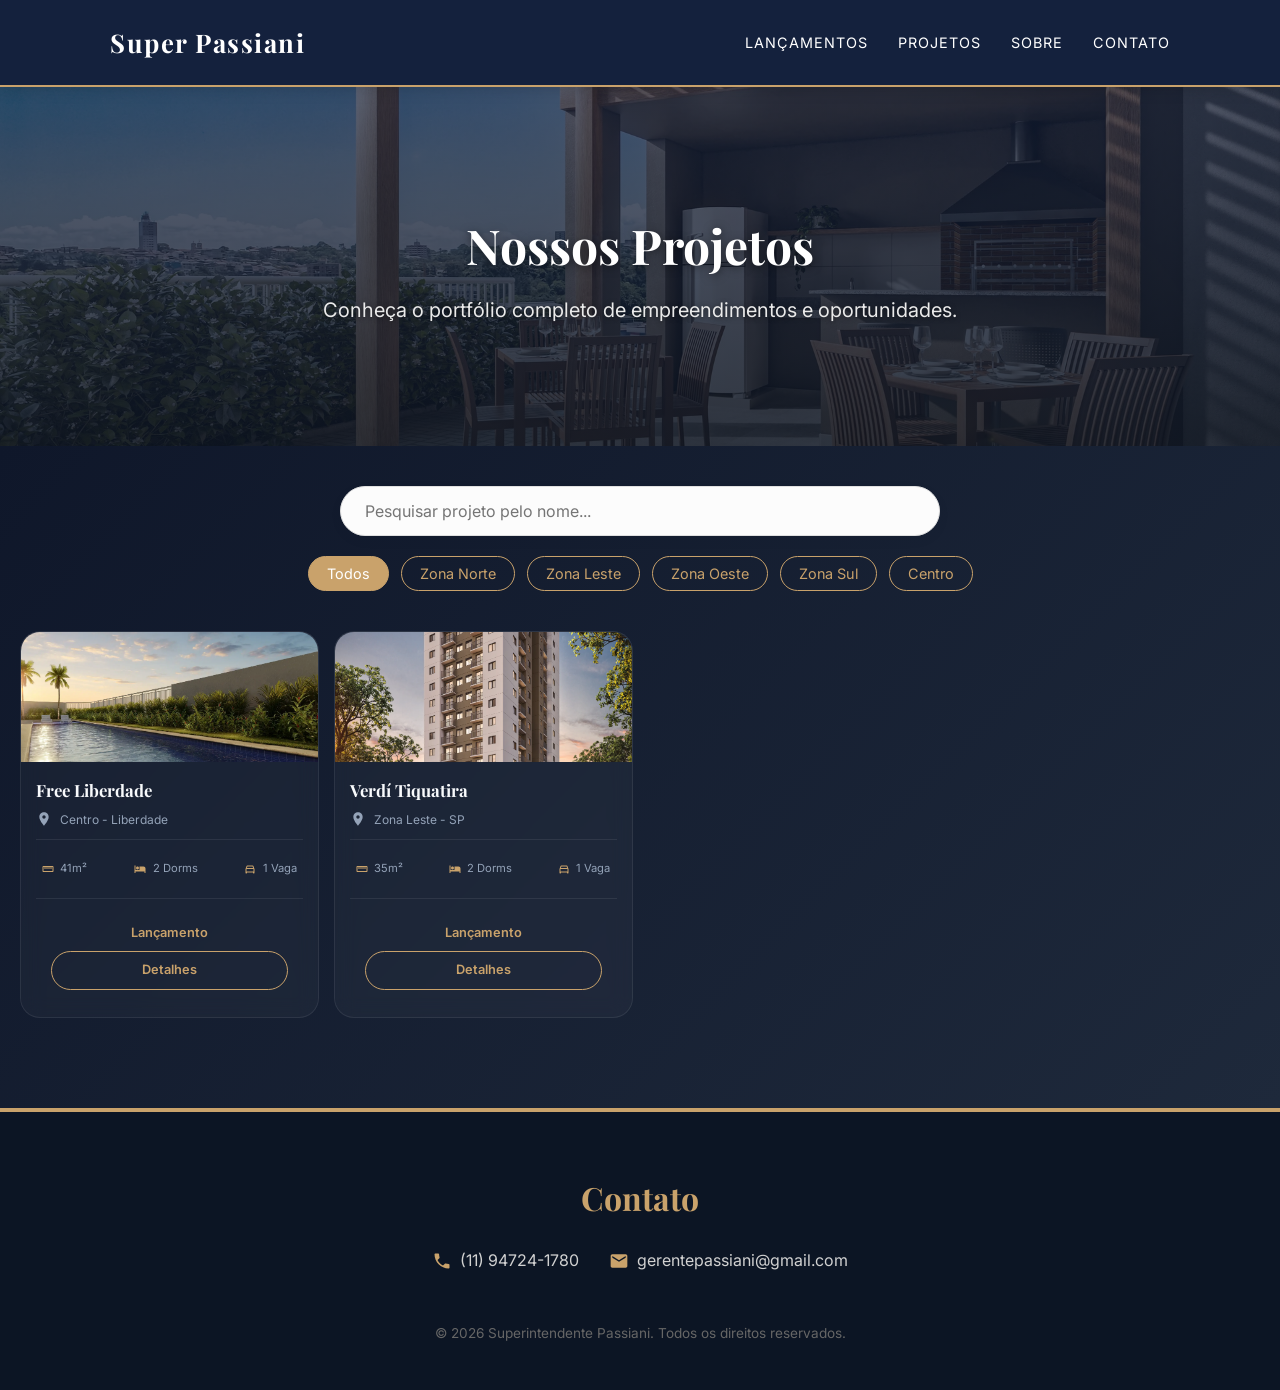
==== commit 653f5a31: "Add email" ====
--- a/projetos.html
+++ b/projetos.html
@@ -199,7 +199,7 @@
                 </div>
                 <div style="display: flex; align-items: center; gap: 8px;">
                     <svg viewBox="0 0 24 24" width="20" height="20" fill="#C9A26B"><path d="M20 4H4c-1.1 0-1.99.9-1.99 2L2 18c0 1.1.9 2 2 2h16c1.1 0 2-.9 2-2V6c0-1.1-.9-2-2-2zm0 4l-8 5-8-5V6l8 5 8-5v2z"/></svg>
-                    <a href="mailto:contato@passiani.com.br" style="color: #d1d1d1; text-decoration: none;">contato@passiani.com.br</a>
+                    <a href="mailto:gerentepassiani@gmail.com" style="color: #d1d1d1; text-decoration: none;">gerentepassiani@gmail.com</a>
                 </div>
             </div>
             <p>&copy; 2026 Superintendente Passiani. Todos os direitos reservados.</p>
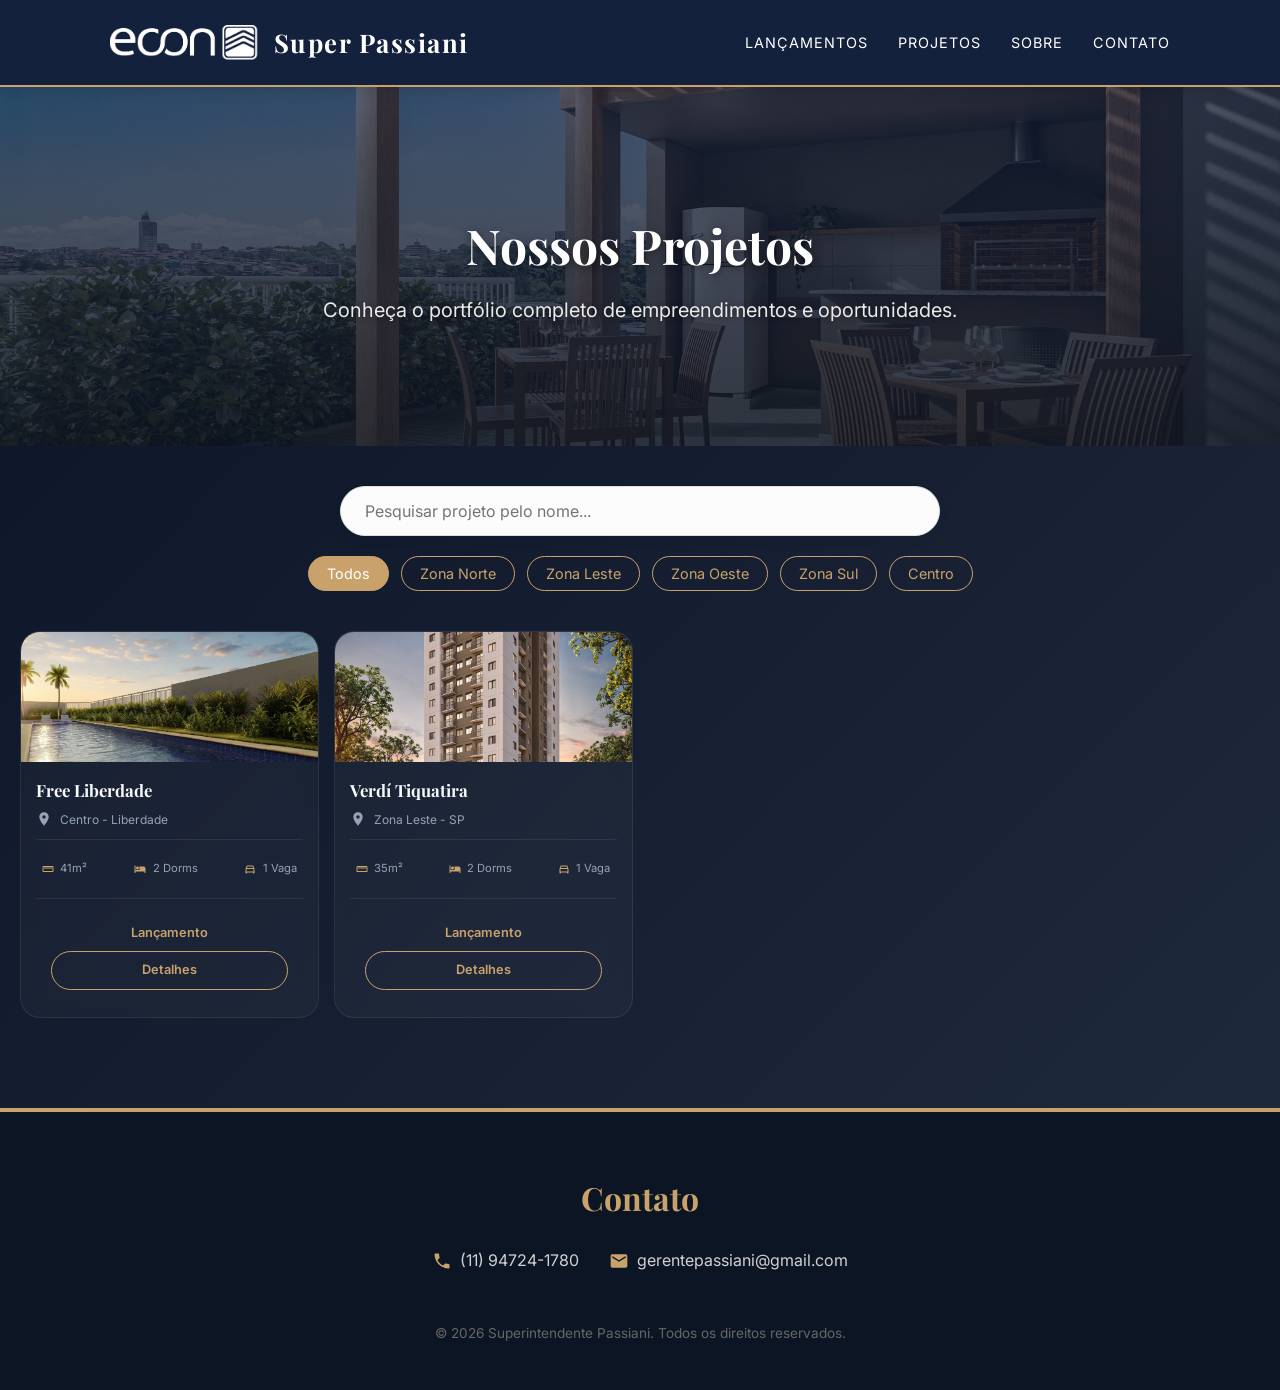
==== commit c9f17831: "Logo Econ" ====
--- a/projetos.html
+++ b/projetos.html
@@ -95,7 +95,8 @@
     
     <header class="header">
         <div class="container">
-            <div class="logo">
+            <div class="logo" style="display: flex; align-items: center; gap: 15px;">
+                <img src="assets/img/landingPage/logoEcon.webp" alt="Econ" style="height: 35px; width: auto;">
                 <a href="index.html" style="color: inherit; text-decoration: none;">Super Passiani</a>
             </div>
             <nav class="nav">
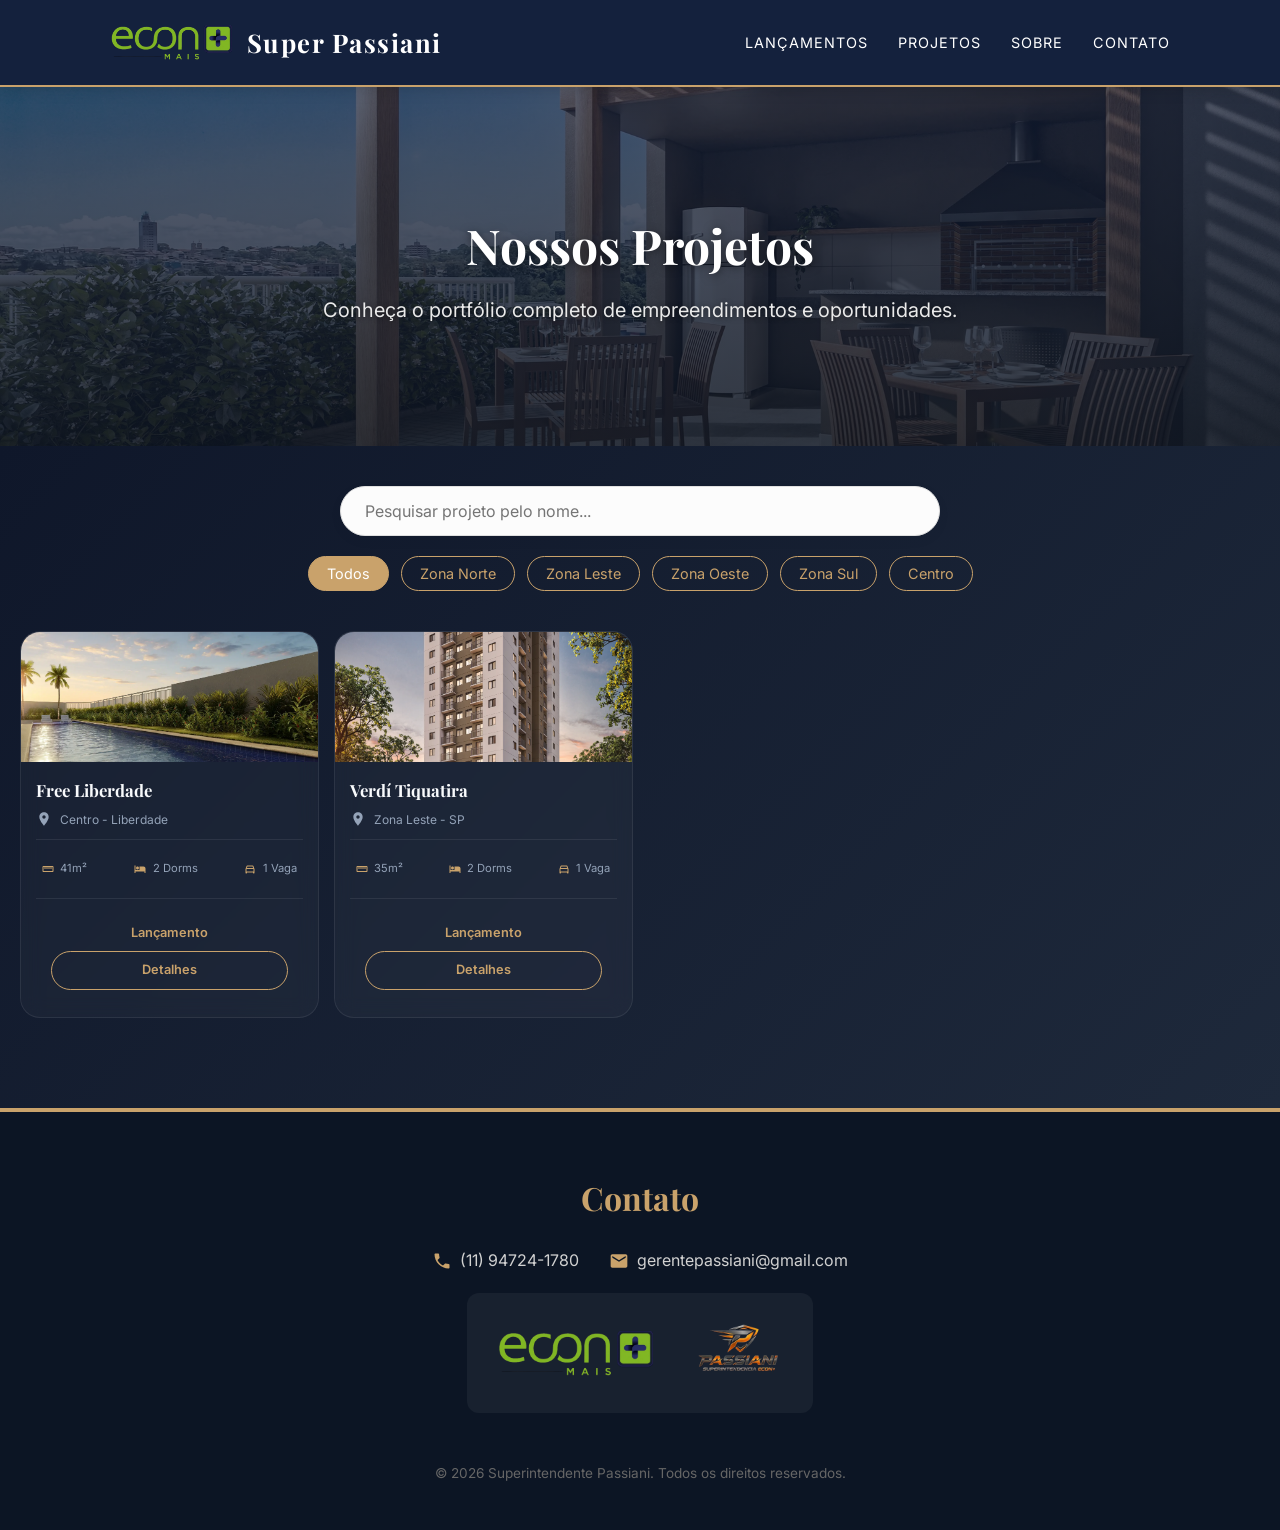
==== commit 2e818fee: "Logos no rodapé + foto no sobre" ====
--- a/projetos.html
+++ b/projetos.html
@@ -156,7 +156,7 @@
                             </div>
                             <div class="naaby-card-footer">
                                 <div class="naaby-price">Lançamento</div>
-                                <a href="projetos/free-liberdade.html" class="btn-outline stretched-link">Detalhes</a>
+                                <a href="projetos/freeLiberdade.html" class="btn-outline stretched-link">Detalhes</a>
                             </div>
                         </div>
                     </div>
@@ -179,7 +179,7 @@
                             </div>
                             <div class="naaby-card-footer">
                                 <div class="naaby-price">Lançamento</div>
-                                <a href="projetos/free-liberdade.html" class="btn-outline stretched-link">Detalhes</a>
+                                <a href="projetos/verdiTiquatira.html" class="btn-outline stretched-link">Detalhes</a>
                             </div>
                         </div>
                     </div>
@@ -202,6 +202,10 @@
                     <svg viewBox="0 0 24 24" width="20" height="20" fill="#C9A26B"><path d="M20 4H4c-1.1 0-1.99.9-1.99 2L2 18c0 1.1.9 2 2 2h16c1.1 0 2-.9 2-2V6c0-1.1-.9-2-2-2zm0 4l-8 5-8-5V6l8 5 8-5v2z"/></svg>
                     <a href="mailto:gerentepassiani@gmail.com" style="color: #d1d1d1; text-decoration: none;">gerentepassiani@gmail.com</a>
                 </div>
+            </div>
+            <div style="display: flex; justify-content: center; align-items: center; gap: 40px; margin-bottom: 30px; background-color: rgba(255,255,255,0.05); padding: 15px 30px; border-radius: 12px; max-width: max-content; margin-left: auto; margin-right: auto;">
+                <img src="assets/img/landingPage/logoEcon.webp" alt="Econ" style="height: 45px; width: auto; ">
+                <img src="assets/img/landingPage/logoPassiani.png" alt="Super Passiani" style="height: 90px; width: auto; ">
             </div>
             <p>&copy; 2026 Superintendente Passiani. Todos os direitos reservados.</p>
         </div>
--- a/css/style.css
+++ b/css/style.css
@@ -362,13 +362,22 @@
         flex-direction: column;
         gap: 12px;
     }
+    .header .logo {
+        font-size: 1.35rem; /* Fonte um pouco menor para celular */
+        white-space: nowrap; /* Impede que Super Passiani quebre em duas linhas */
+    }
+    .header .logo img {
+        height: 28px !important; /* Ajusta a imagem da Econ proporcionalmente */
+    }
     .nav ul {
-        flex-wrap: wrap;
+        flex-wrap: nowrap; /* Mantém todos os itens na mesma linha */
         justify-content: center;
-        gap: 15px;
+        gap: 12px; /* Reduz levemente o espaçamento para caberem todos */
+        padding: 0;
     }
     .nav a {
-        font-size: 0.85rem;
+        font-size: 0.75rem; /* Ajuste no tamanho da fonte para as 4 palavras caberem */
+        white-space: nowrap; /* Impede a quebra de texto de um único link */
     }
 
     /* Seção Início (Hero) */
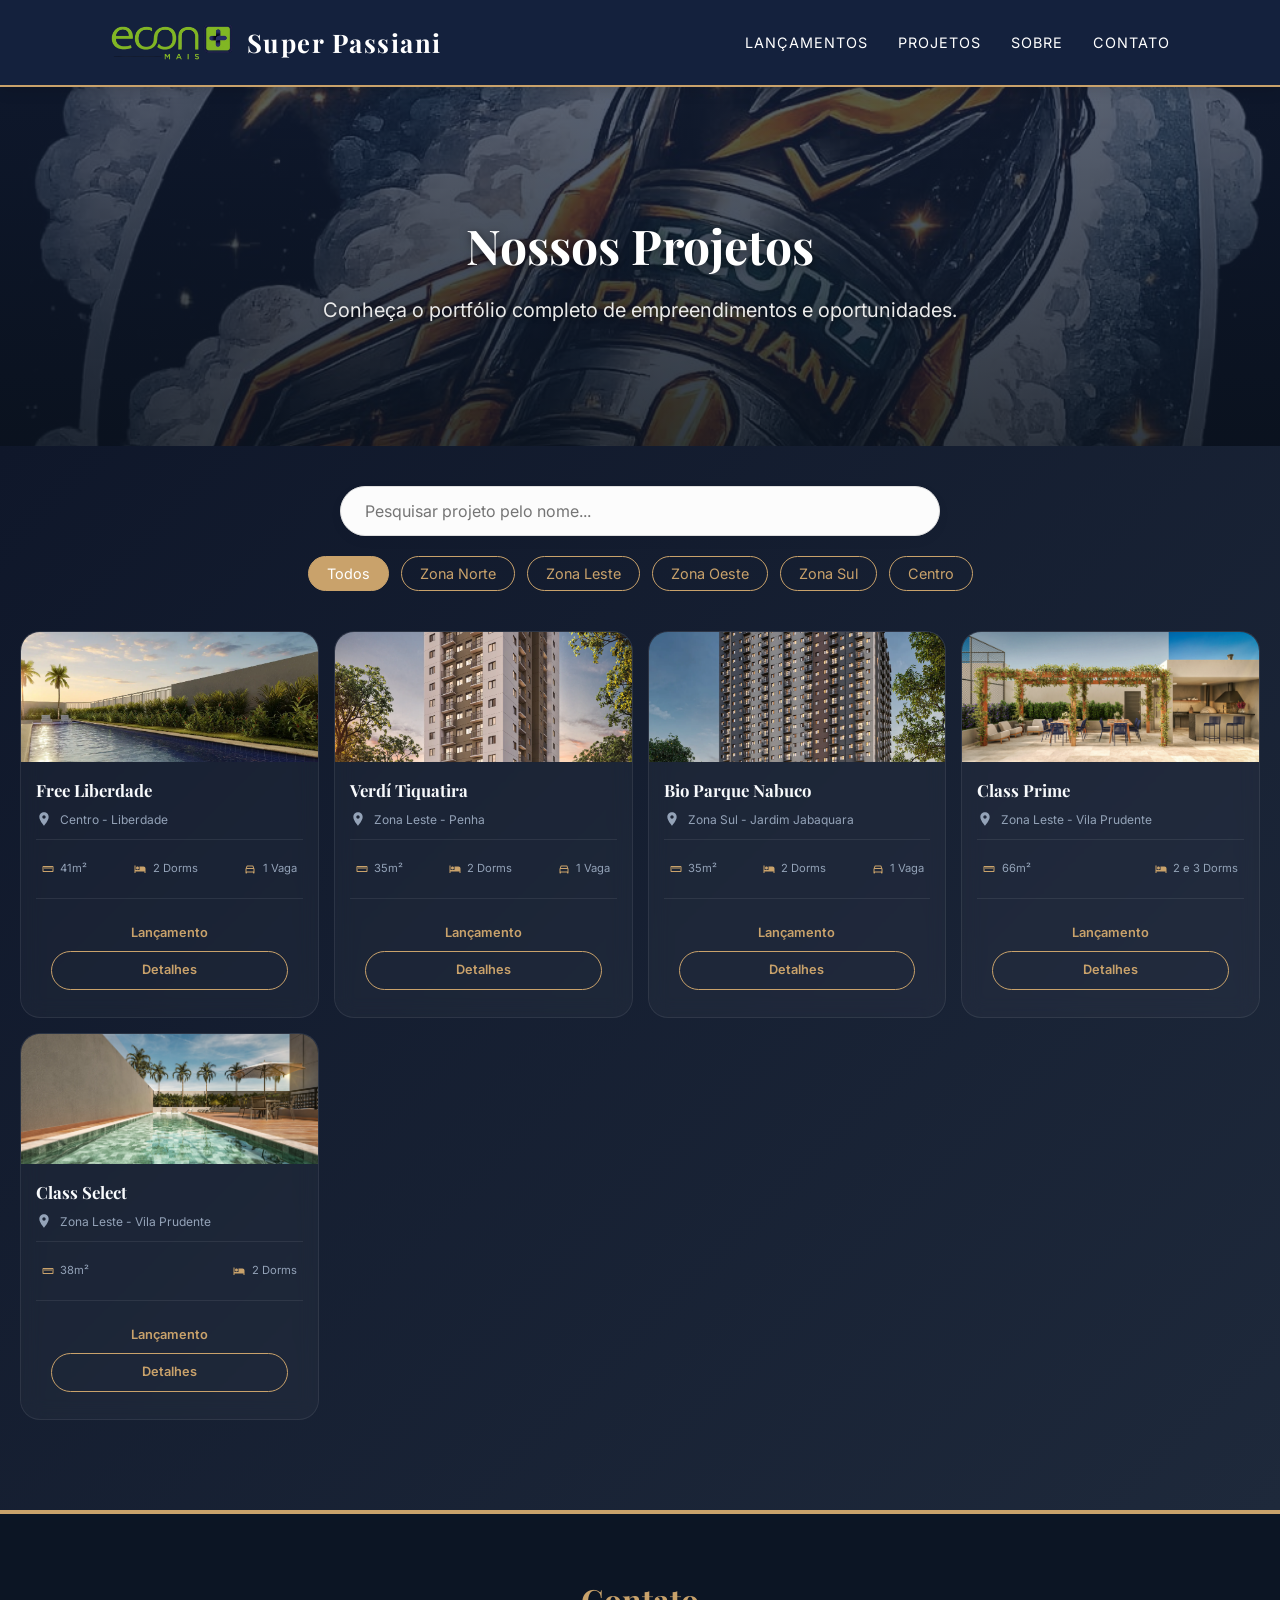
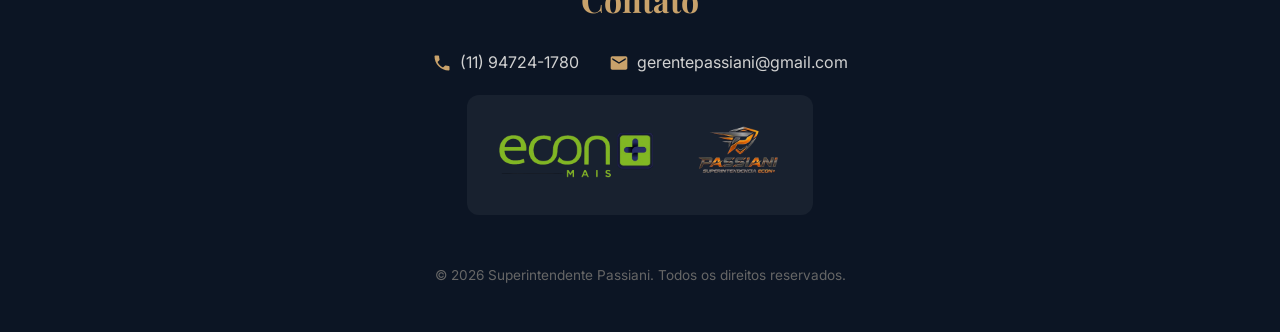
==== commit 194c3523: "Adicionado cards dos lançamentos de Setembro 2026" ====
--- a/projetos.html
+++ b/projetos.html
@@ -170,7 +170,7 @@
                             <h3 class="naaby-card-title">Verdí Tiquatira</h3>
                             <div class="naaby-card-location">
                                 <svg viewBox="0 0 24 24" width="16" height="16" fill="currentColor"><path d="M12 2C8.13 2 5 5.13 5 9c0 5.25 7 13 7 13s7-7.75 7-13c0-3.87-3.13-7-7-7zm0 9.5c-1.38 0-2.5-1.12-2.5-2.5s1.12-2.5 2.5-2.5 2.5 1.12 2.5 2.5-1.12 2.5-2.5 2.5z"/></svg>
-                                Zona Leste - SP
+                                Zona Leste - Penha
                             </div>
                             <div class="naaby-card-features">
                                 <div class="naaby-feature"><svg viewBox="0 0 24 24"><path d="M21 6H3c-1.1 0-2 .9-2 2v8c0 1.1.9 2 2 2h18c1.1 0 2-.9 2-2V8c0-1.1-.9-2-2-2zm0 10H3V8h2v4h2V8h2v4h2V8h2v4h2V8h2v4h2V8h2v10z"/></svg> 35m²</div>
@@ -180,6 +180,73 @@
                             <div class="naaby-card-footer">
                                 <div class="naaby-price">Lançamento</div>
                                 <a href="projetos/verdiTiquatira.html" class="btn-outline stretched-link">Detalhes</a>
+                            </div>
+                        </div>
+                    </div>
+
+                    <!-- Card 3 -->
+                    <div class="naaby-card">
+                        <div style="overflow: hidden;">
+                            <img src="assets/img/bioParqueNabuco/01.webp" alt="Bio Parque Nabuco" class="naaby-card-img">
+                        </div>
+                        <div class="naaby-card-content">
+                            <h3 class="naaby-card-title">Bio Parque Nabuco</h3>
+                            <div class="naaby-card-location">
+                                <svg viewBox="0 0 24 24" width="16" height="16" fill="currentColor"><path d="M12 2C8.13 2 5 5.13 5 9c0 5.25 7 13 7 13s7-7.75 7-13c0-3.87-3.13-7-7-7zm0 9.5c-1.38 0-2.5-1.12-2.5-2.5s1.12-2.5 2.5-2.5 2.5 1.12 2.5 2.5-1.12 2.5-2.5 2.5z"/></svg>
+                                Zona Sul - Jardim Jabaquara
+                            </div>
+                            <div class="naaby-card-features">
+                                <div class="naaby-feature"><svg viewBox="0 0 24 24"><path d="M21 6H3c-1.1 0-2 .9-2 2v8c0 1.1.9 2 2 2h18c1.1 0 2-.9 2-2V8c0-1.1-.9-2-2-2zm0 10H3V8h2v4h2V8h2v4h2V8h2v4h2V8h2v4h2V8h2v10z"/></svg> 35m²</div>
+                                <div class="naaby-feature"><svg viewBox="0 0 24 24"><path d="M7 13c1.66 0 3-1.34 3-3S8.66 7 7 7s-3 1.34-3 3 1.34 3 3 3zm12-6h-8v7H3V5H1v15h2v-3h18v3h2v-9c0-2.21-1.79-4-4-4z"/></svg> 2 Dorms</div>
+                                <div class="naaby-feature"><svg viewBox="0 0 24 24"><path d="M18.92 6.01C18.72 5.42 18.16 5 17.5 5h-11c-.66 0-1.21.42-1.42 1.01L3 12v8c0 .55.45 1 1 1h1c.55 0 1-.45 1-1v-1h12v1c0 .55.45 1 1 1h1c.55 0 1-.45 1-1v-8l-2.08-5.99zM6.85 7h10.29l1.08 3.11H5.77L6.85 7zM19 17H5v-5h14v5z"/></svg> 1 Vaga</div>
+                            </div>
+                            <div class="naaby-card-footer">
+                                <div class="naaby-price">Lançamento</div>
+                                <a href="projetos/bioParqueNabuco.html" class="btn-outline stretched-link">Detalhes</a>
+                            </div>
+                        </div>
+                    </div>
+
+                    <!-- Card 4 -->
+                    <div class="naaby-card">
+                        <div style="overflow: hidden;">
+                            <img src="assets/img/classPrime/01.webp" alt="Class Prime" class="naaby-card-img">
+                        </div>
+                        <div class="naaby-card-content">
+                            <h3 class="naaby-card-title">Class Prime</h3>
+                            <div class="naaby-card-location">
+                                <svg viewBox="0 0 24 24" width="16" height="16" fill="currentColor"><path d="M12 2C8.13 2 5 5.13 5 9c0 5.25 7 13 7 13s7-7.75 7-13c0-3.87-3.13-7-7-7zm0 9.5c-1.38 0-2.5-1.12-2.5-2.5s1.12-2.5 2.5-2.5 2.5 1.12 2.5 2.5-1.12 2.5-2.5 2.5z"/></svg>
+                                Zona Leste - Vila Prudente
+                            </div>
+                            <div class="naaby-card-features">
+                                <div class="naaby-feature"><svg viewBox="0 0 24 24"><path d="M21 6H3c-1.1 0-2 .9-2 2v8c0 1.1.9 2 2 2h18c1.1 0 2-.9 2-2V8c0-1.1-.9-2-2-2zm0 10H3V8h2v4h2V8h2v4h2V8h2v4h2V8h2v4h2V8h2v10z"/></svg> 66m²</div>
+                                <div class="naaby-feature"><svg viewBox="0 0 24 24"><path d="M7 13c1.66 0 3-1.34 3-3S8.66 7 7 7s-3 1.34-3 3 1.34 3 3 3zm12-6h-8v7H3V5H1v15h2v-3h18v3h2v-9c0-2.21-1.79-4-4-4z"/></svg> 2 e 3 Dorms</div>
+                            </div>
+                            <div class="naaby-card-footer">
+                                <div class="naaby-price">Lançamento</div>
+                                <a href="projetos/classPrime.html" class="btn-outline stretched-link">Detalhes</a>
+                            </div>
+                        </div>
+                    </div>
+
+                    <!-- Card 5 -->
+                    <div class="naaby-card">
+                        <div style="overflow: hidden;">
+                            <img src="assets/img/classSelect/03.webp" alt="Class Select" class="naaby-card-img">
+                        </div>
+                        <div class="naaby-card-content">
+                            <h3 class="naaby-card-title">Class Select</h3>
+                            <div class="naaby-card-location">
+                                <svg viewBox="0 0 24 24" width="16" height="16" fill="currentColor"><path d="M12 2C8.13 2 5 5.13 5 9c0 5.25 7 13 7 13s7-7.75 7-13c0-3.87-3.13-7-7-7zm0 9.5c-1.38 0-2.5-1.12-2.5-2.5s1.12-2.5 2.5-2.5 2.5 1.12 2.5 2.5-1.12 2.5-2.5 2.5z"/></svg>
+                                Zona Leste - Vila Prudente
+                            </div>
+                            <div class="naaby-card-features">
+                                <div class="naaby-feature"><svg viewBox="0 0 24 24"><path d="M21 6H3c-1.1 0-2 .9-2 2v8c0 1.1.9 2 2 2h18c1.1 0 2-.9 2-2V8c0-1.1-.9-2-2-2zm0 10H3V8h2v4h2V8h2v4h2V8h2v4h2V8h2v4h2V8h2v10z"/></svg> 38m²</div>
+                                <div class="naaby-feature"><svg viewBox="0 0 24 24"><path d="M7 13c1.66 0 3-1.34 3-3S8.66 7 7 7s-3 1.34-3 3 1.34 3 3 3zm12-6h-8v7H3V5H1v15h2v-3h18v3h2v-9c0-2.21-1.79-4-4-4z"/></svg> 2 Dorms</div>
+                            </div>
+                            <div class="naaby-card-footer">
+                                <div class="naaby-price">Lançamento</div>
+                                <a href="projetos/classSelect.html" class="btn-outline stretched-link">Detalhes</a>
                             </div>
                         </div>
                     </div>
--- a/css/style.css
+++ b/css/style.css
@@ -78,7 +78,7 @@
 .hero {
     /* Imagem de fundo arquitetônica com um overlay escuro (azul marinho) para garantir a leitura do texto */
     background: linear-gradient(rgba(20, 33, 61, 0.7), rgba(12, 21, 36, 0.85)),
-                url('../assets/img/landingPage/cabecalhoImg.webp') center center / cover no-repeat;
+                url('../assets/img/landingPage/foguetePassiani.webp') center 30% / cover no-repeat;
     padding: 160px 0; /* Aumentei um pouco o respiro para destacar mais a imagem */
     text-align: center;
 }
